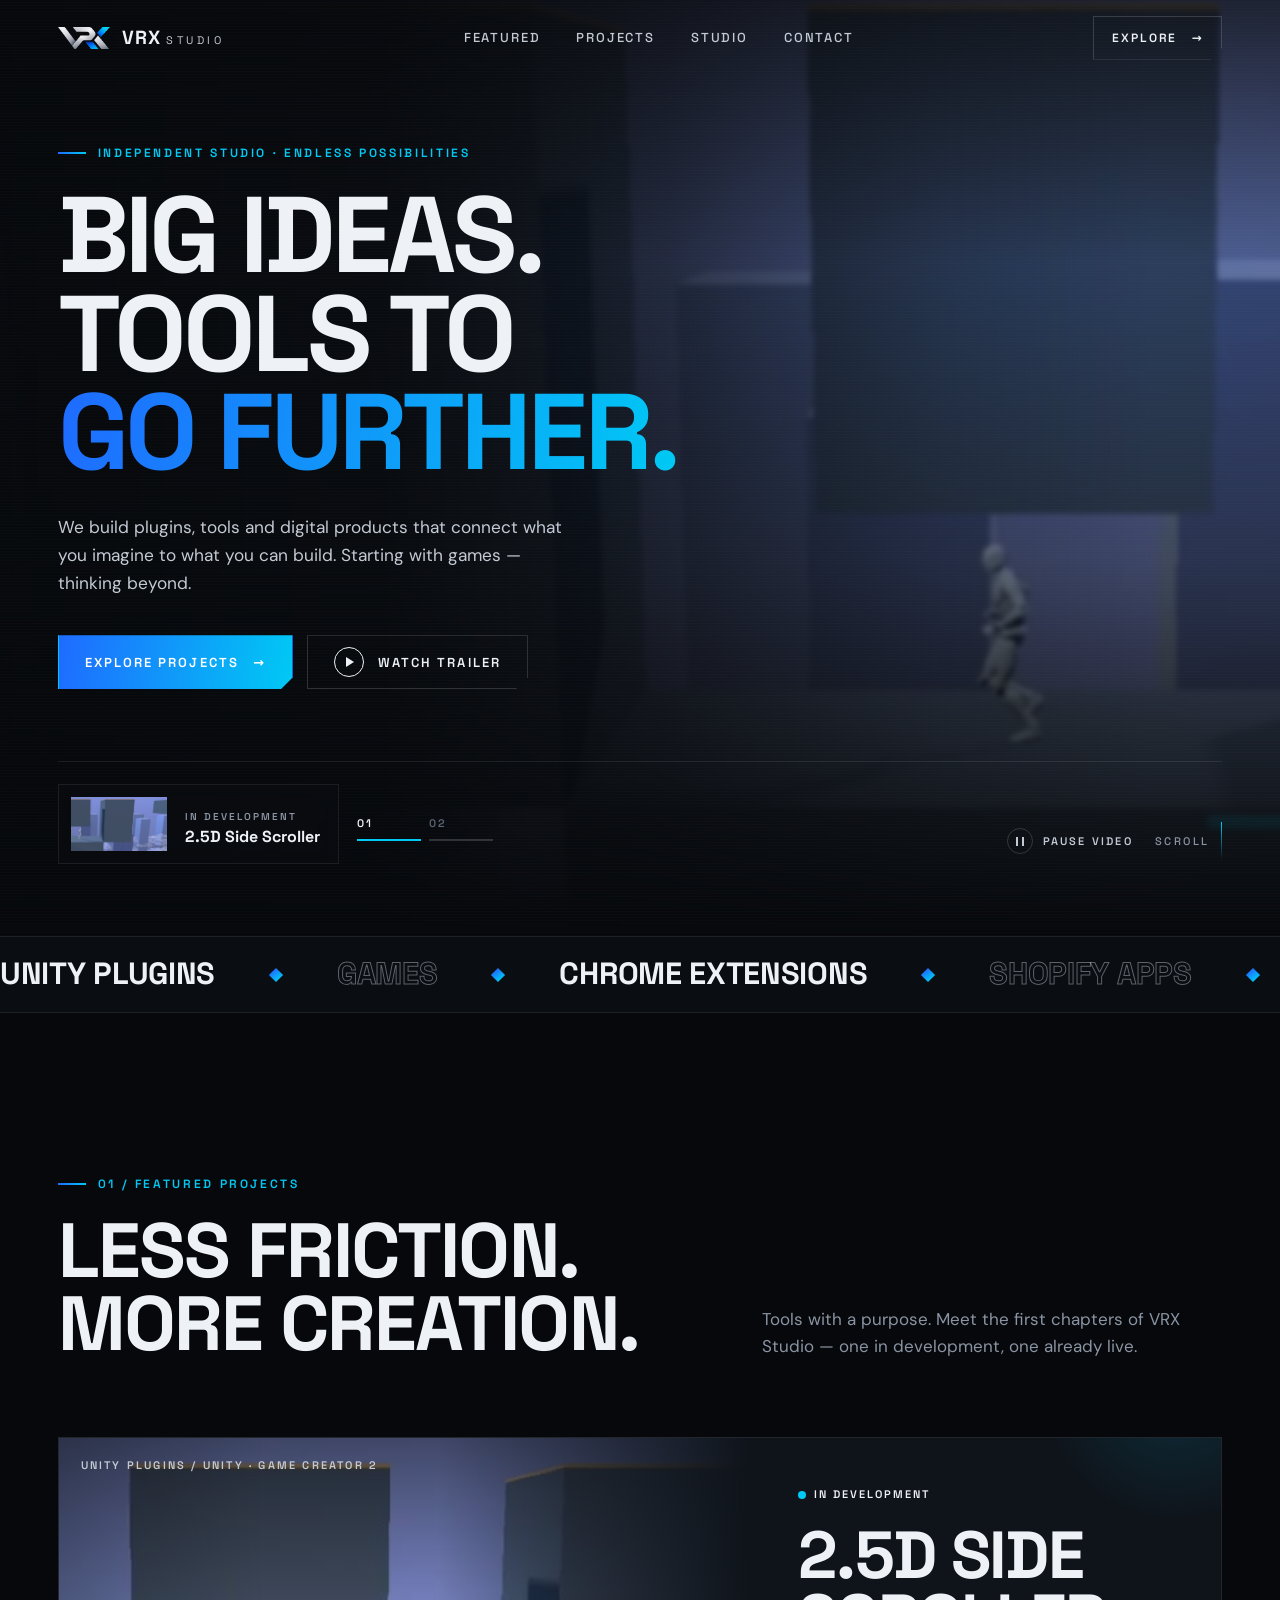
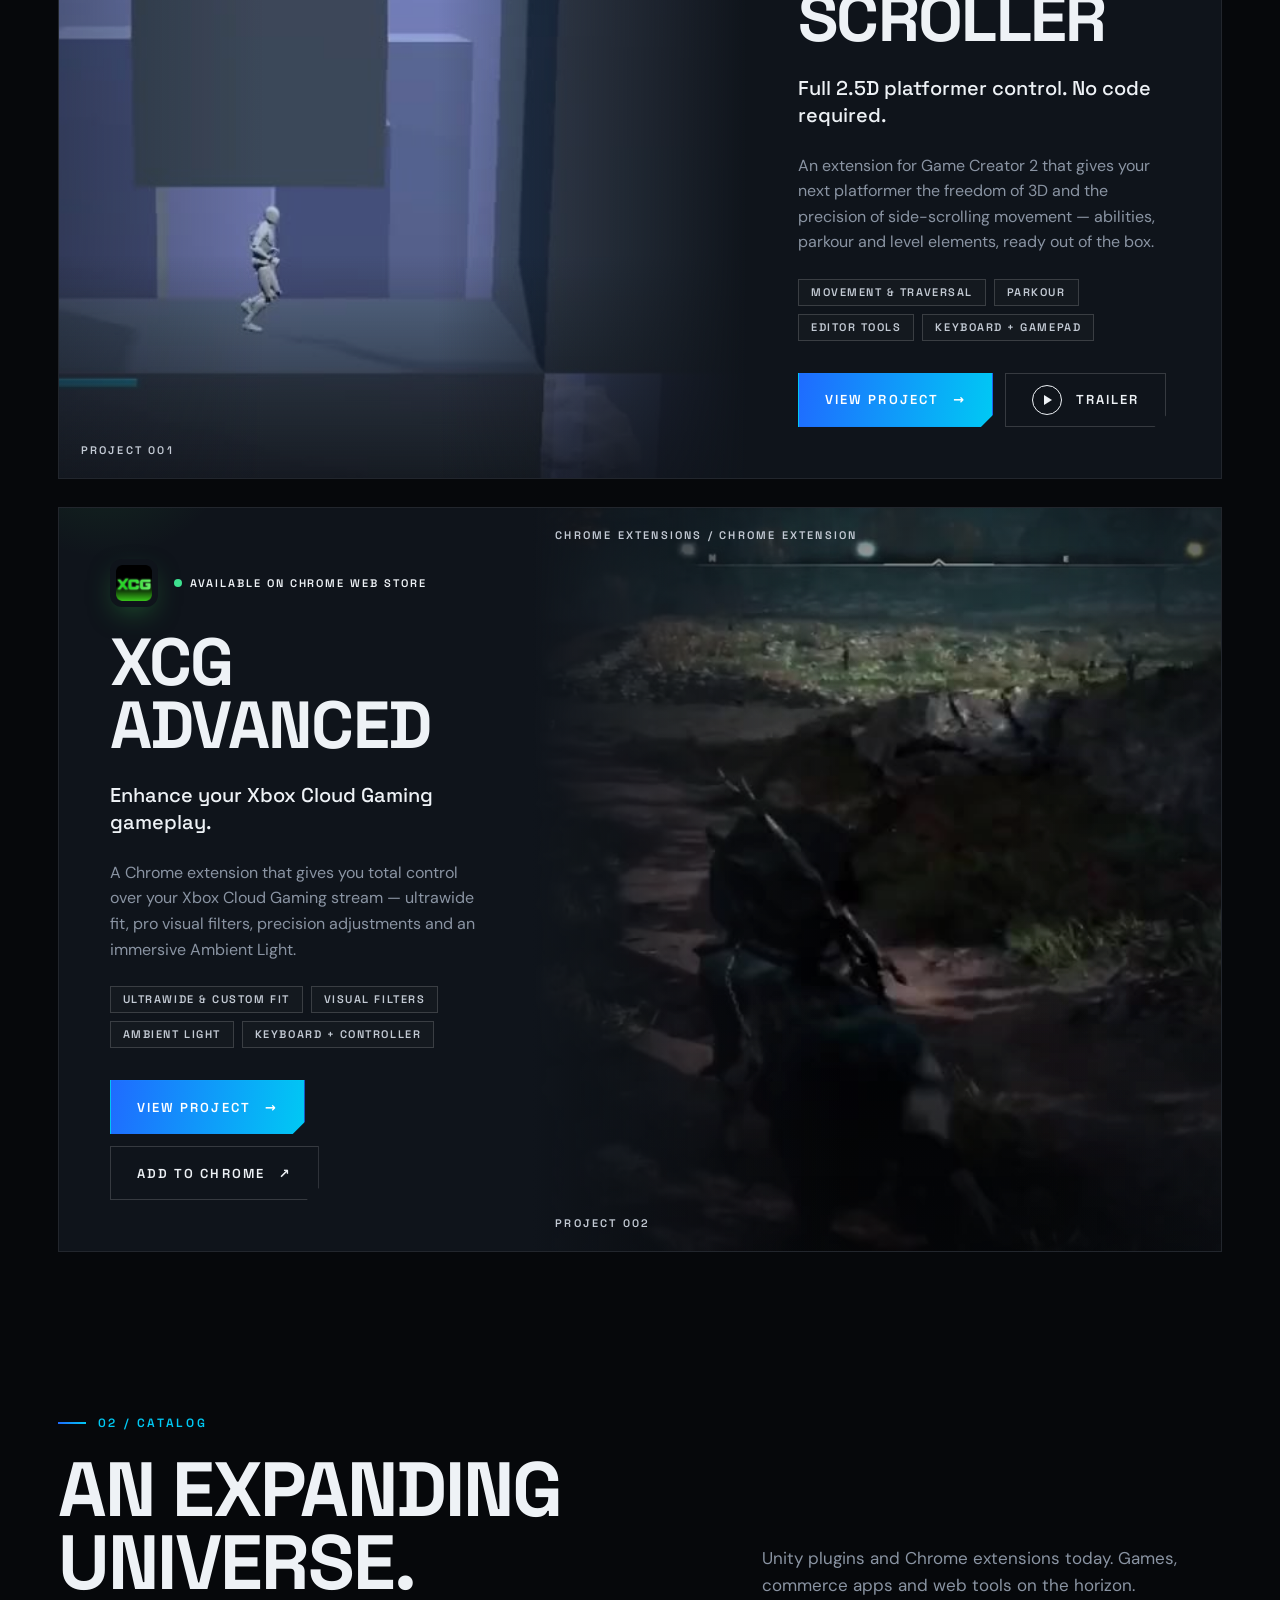
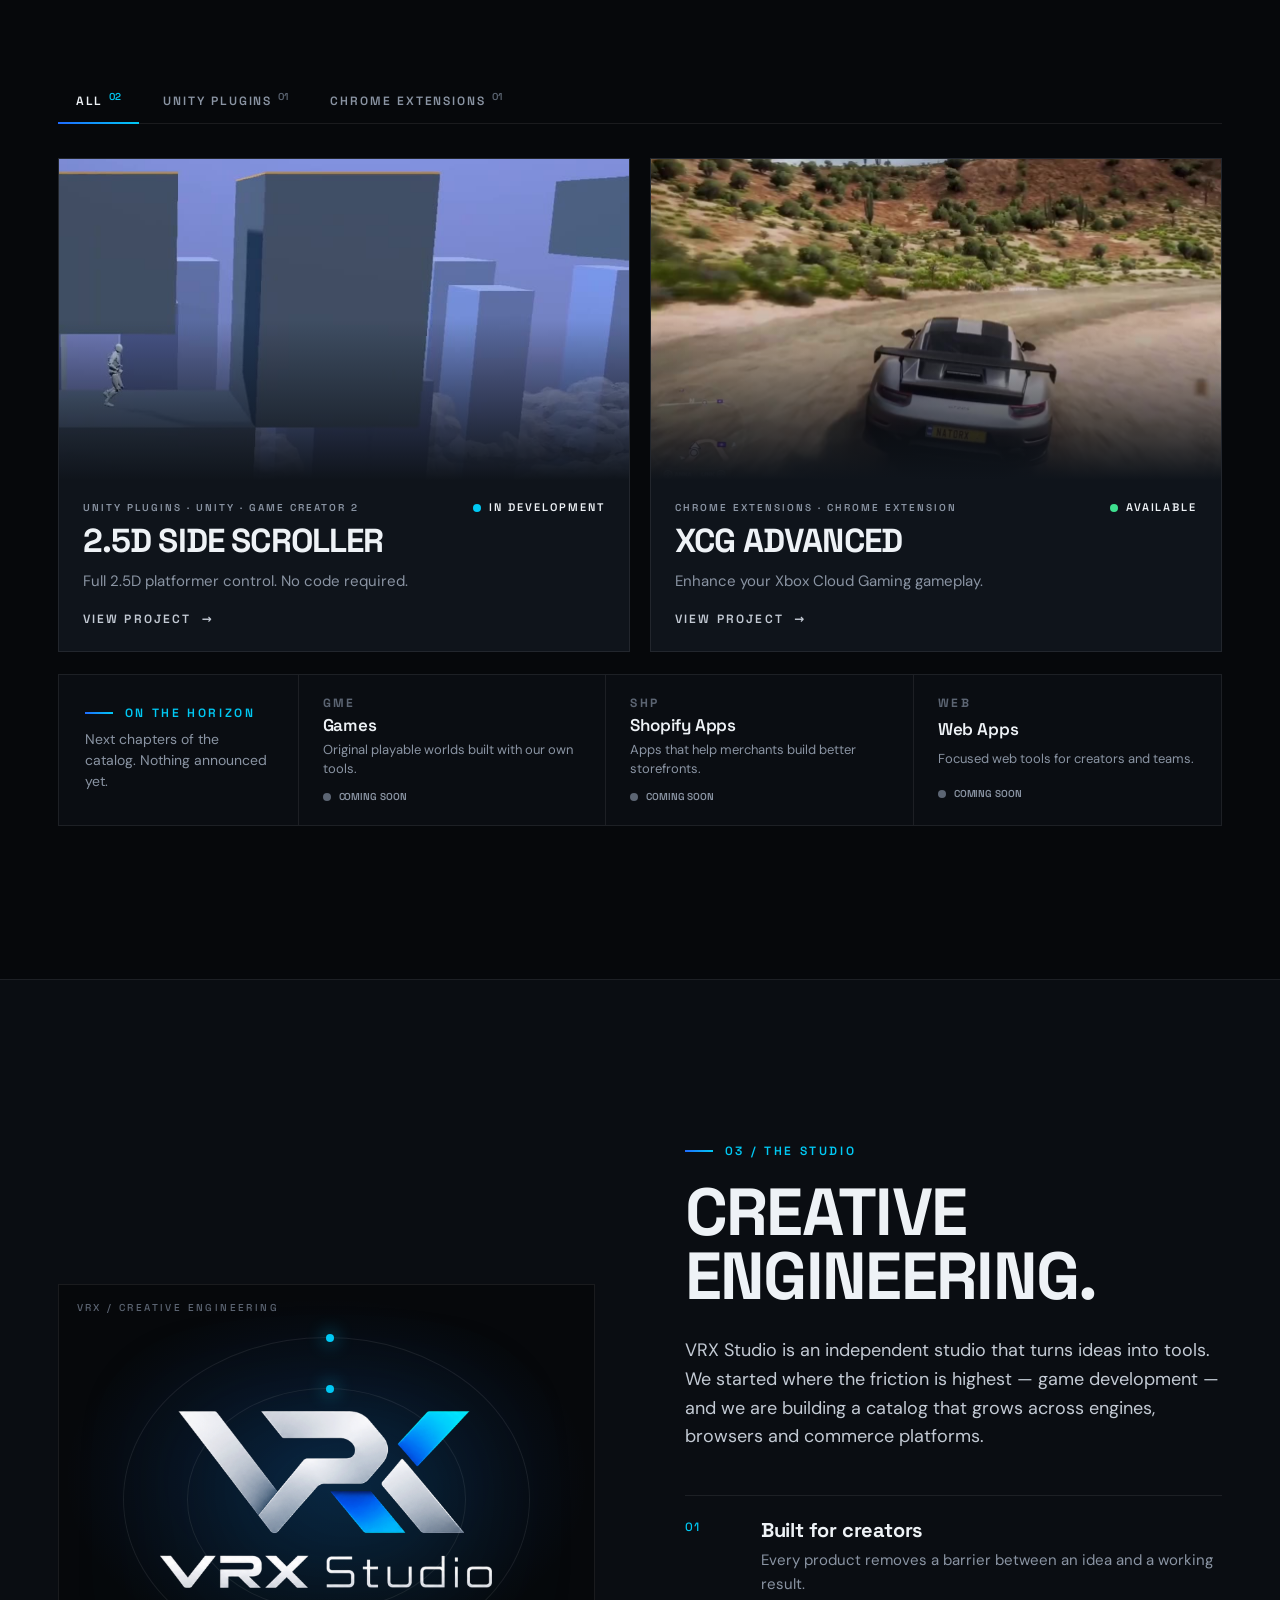
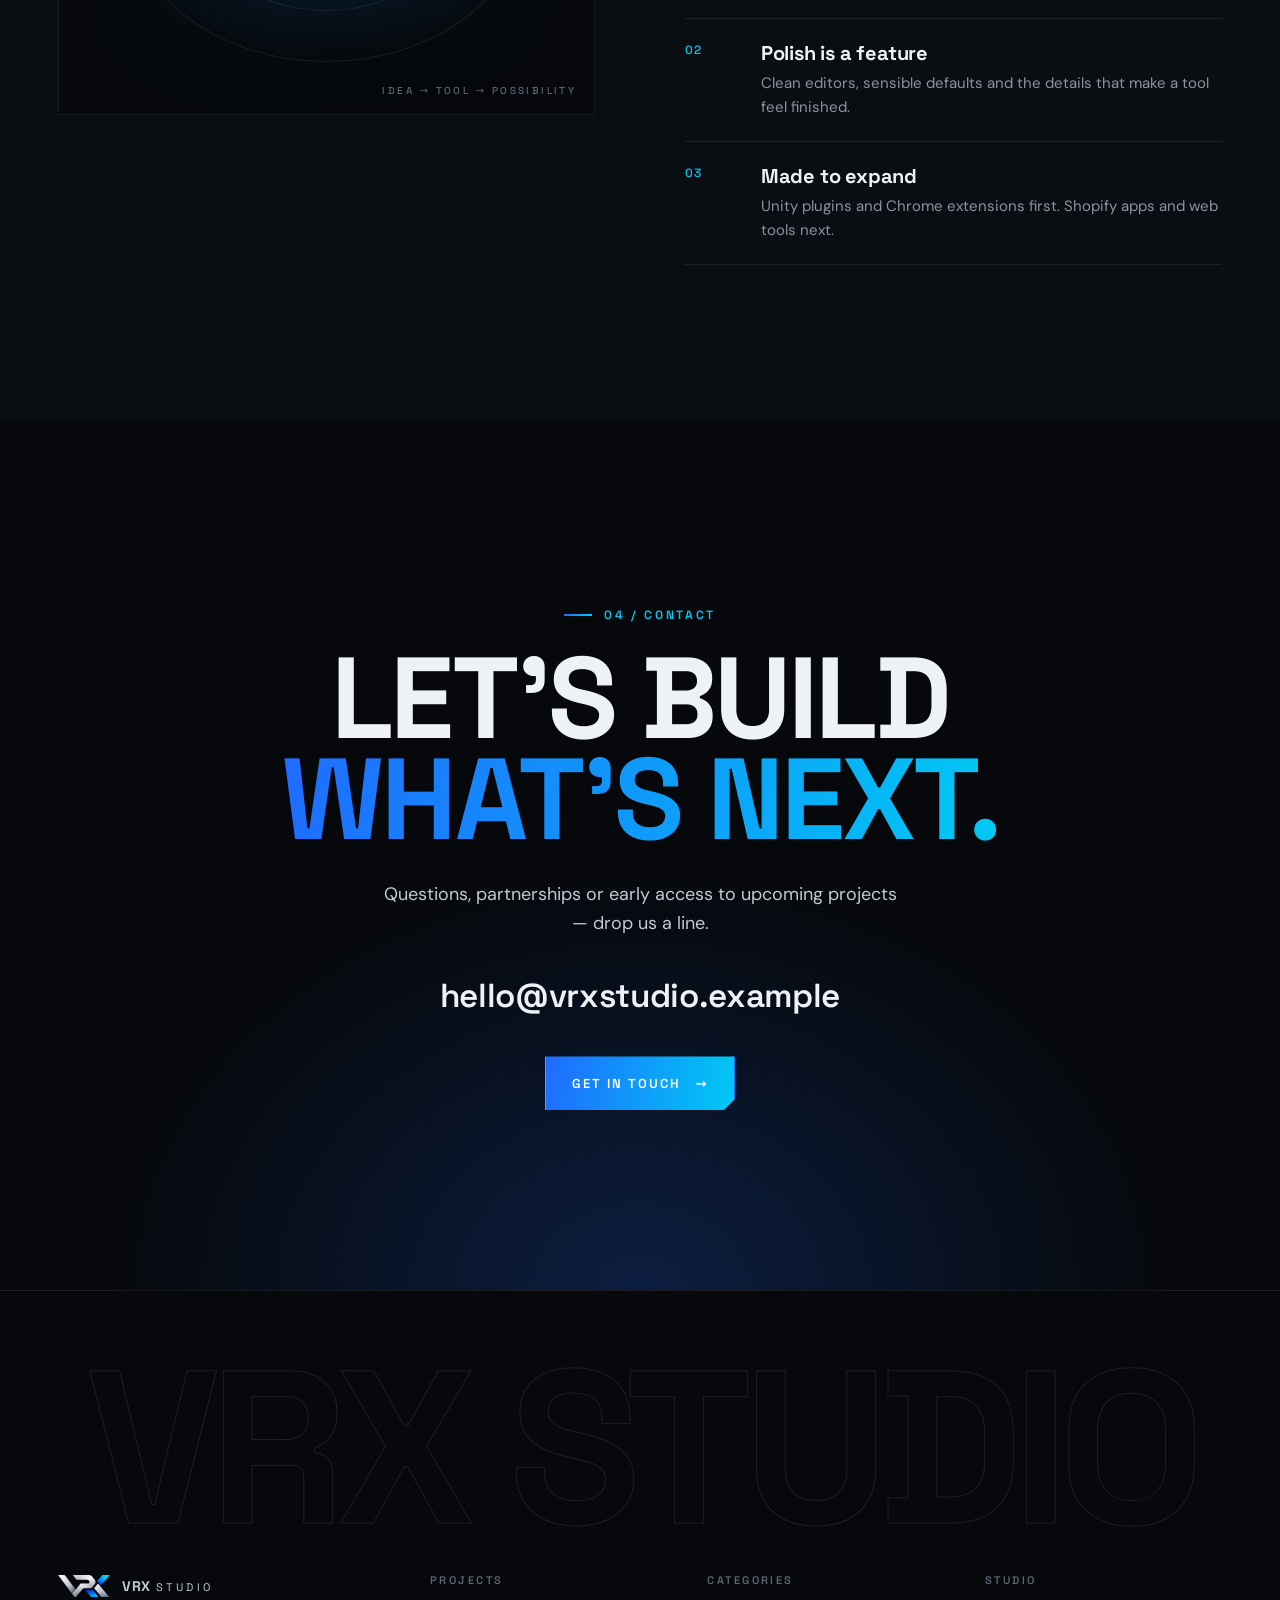
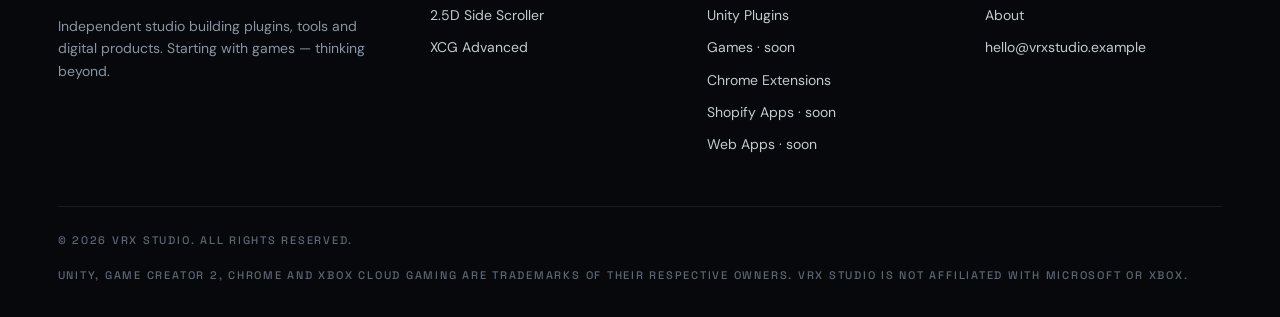
==== index.html @ 9786a220 "VRX Studio site" ====
<!doctype html>
<html lang="en">
<head>
<meta charset="utf-8">
<meta name="viewport" content="width=device-width, initial-scale=1, viewport-fit=cover">
<title>VRX Studio — Big ideas. Tools to go further.</title>
<meta name="description" content="VRX Studio is an independent studio building plugins, tools and digital products — from Unity extensions to browser and commerce apps.">
<meta name="theme-color" content="#06080b">
<meta property="og:title" content="VRX Studio">
<meta property="og:description" content="Big ideas. Tools to go further.">
<meta property="og:image" content="assets/media/side-scroller/img/poster-feature-loop.jpg">
<link rel="icon" href="assets/brand/favicon.png" type="image/png">
<link rel="apple-touch-icon" href="assets/brand/apple-touch-icon.png">
<link rel="preload" href="assets/fonts/space-grotesk-latin.woff2" as="font" type="font/woff2" crossorigin>
<link rel="stylesheet" href="css/style.css">
</head>
<body>
<a class="skip" href="#main">Skip to content</a>

<header class="site-header">
  <div class="wrap">
    <a class="brand" href="index.html" aria-label="VRX Studio — home"><img src="assets/brand/vrx-mark.png" alt="" width="53" height="22"><span>VRX <small>STUDIO</small></span></a>
    <nav class="nav" id="site-nav" aria-label="Main">
      <a href="#featured">Featured</a>
      <a href="#projects">Projects</a>
      <a href="#studio">Studio</a>
      <a href="#contact">Contact</a>
    </nav>
    <a class="btn header-cta" href="#projects">Explore <span class="arrow" aria-hidden="true">→</span></a>
    <button class="menu-btn" type="button" aria-label="Menu" aria-expanded="false" aria-controls="site-nav"><span></span><span></span><span></span></button>
  </div>
</header>

<main id="main">
  <!-- HERO: full-bleed video. Video source comes from the featured project in data/projects.js -->
  <section class="hero" id="top" aria-label="Intro">
    <div class="hero-media" data-hero-media>
      <img src="assets/media/side-scroller/img/poster-hero-loop.jpg" alt="">
    </div>
    <div class="wrap hero-inner">
      <div class="eyebrow hero-fade" style="--d:.15s">Independent studio · Endless possibilities</div>
      <h1>
        <span class="line"><span style="--d:.1s">Big ideas.</span></span>
        <span class="line"><span style="--d:.22s">Tools to</span></span>
        <span class="line"><span style="--d:.34s" class="grad-text">go further.</span></span>
      </h1>
      <p class="hero-lede hero-fade" style="--d:.6s">We build plugins, tools and digital products that connect what you imagine to what you can build. Starting with games — thinking beyond.</p>
      <div class="hero-actions hero-fade" style="--d:.75s" data-hero-actions>
        <a class="btn primary" href="#projects">Explore projects <span class="arrow" aria-hidden="true">→</span></a>
      </div>
      <div class="hero-foot hero-fade" style="--d:.95s">
        <div data-now></div>
        <div class="hero-meta">
          <button class="video-toggle" type="button" data-video-toggle hidden><span class="ico" aria-hidden="true"></span><span class="lbl">Pause video</span></button>
          <span class="scroll-cue" aria-hidden="true">Scroll</span>
        </div>
      </div>
    </div>
  </section>

  <div class="marquee" aria-label="Platforms" data-marquee></div>

  <!-- FEATURED PROJECT -->
  <section class="section" id="featured" aria-labelledby="featured-title">
    <div class="wrap">
      <div class="section-head">
        <div class="reveal"><span class="eyebrow">01 / Featured projects</span><h2 id="featured-title">Less friction.<br>More creation.</h2></div>
        <p class="reveal" style="--d:.1s">Tools with a purpose. Meet the first chapters of VRX Studio — one in development, one already live.</p>
      </div>
      <div data-featured></div>
    </div>
  </section>

  <!-- CATALOG -->
  <section class="section" id="projects" aria-labelledby="projects-title" style="padding-top:0">
    <div class="wrap">
      <div class="section-head">
        <div class="reveal"><span class="eyebrow">02 / Catalog</span><h2 id="projects-title">An expanding<br>universe.</h2></div>
        <p class="reveal" style="--d:.1s">Unity plugins and Chrome extensions today. Games, commerce apps and web tools on the horizon.</p>
      </div>
      <div class="filters reveal" role="toolbar" aria-label="Filter projects by category" data-filters></div>
      <div class="grid" data-grid aria-live="polite"></div>
      <div data-horizon></div>
    </div>
  </section>

  <!-- STUDIO -->
  <section class="section studio" id="studio" aria-labelledby="studio-title">
    <div class="wrap studio-grid">
      <div class="studio-logo reveal" aria-hidden="true">
        <span class="ring"></span><span class="ring r2"></span>
        <span class="coord c1">VRX / CREATIVE ENGINEERING</span>
        <span class="coord c2">IDEA → TOOL → POSSIBILITY</span>
        <img src="assets/brand/vrx-logo-full.png" alt="" width="1000" height="531" loading="lazy">
      </div>
      <div class="studio-copy">
        <span class="eyebrow reveal">03 / The studio</span>
        <h2 class="reveal" id="studio-title">Creative<br>engineering.</h2>
        <p class="reveal">VRX Studio is an independent studio that turns ideas into tools. We started where the friction is highest — game development — and we are building a catalog that grows across engines, browsers and commerce platforms.</p>
        <div class="pillars">
          <div class="pillar reveal"><span>01</span><div><h4>Built for creators</h4><p>Every product removes a barrier between an idea and a working result.</p></div></div>
          <div class="pillar reveal"><span>02</span><div><h4>Polish is a feature</h4><p>Clean editors, sensible defaults and the details that make a tool feel finished.</p></div></div>
          <div class="pillar reveal"><span>03</span><div><h4>Made to expand</h4><p>Unity plugins and Chrome extensions first. Shopify apps and web tools next.</p></div></div>
        </div>
      </div>
    </div>
  </section>

  <!-- CONTACT -->
  <section class="contact" id="contact" aria-labelledby="contact-title">
    <div class="wrap">
      <span class="eyebrow reveal">04 / Contact</span>
      <h2 class="reveal" id="contact-title">Let's build<br><span class="grad-text">what's next.</span></h2>
      <p class="reveal">Questions, partnerships or early access to upcoming projects — drop us a line.</p>
      <div class="reveal"><a class="mail-link" data-mail href="#">hello@vrxstudio.example</a></div>
      <div class="reveal"><a class="btn primary" data-mail-btn href="#">Get in touch <span class="arrow" aria-hidden="true">→</span></a></div>
    </div>
  </section>
</main>

<footer class="site-footer" data-footer></footer>

<script src="data/projects.js"></script>
<script src="js/common.js"></script>
<script src="js/home.js"></script>
</body>
</html>
---- css/style.css ----
/* ==========================================================
   VRX Studio — main stylesheet
   Palette: graphite black, silver, electric blue, cyan (from logo)
   ========================================================== */
@font-face{font-family:"Space Grotesk";src:url(../assets/fonts/space-grotesk-latin.woff2) format("woff2");font-weight:300 700;font-display:swap}
@font-face{font-family:"DM Sans";src:url(../assets/fonts/dm-sans-latin.woff2) format("woff2");font-weight:100 1000;font-display:swap}

:root{
  --bg:#06080b; --bg-2:#0a0d12; --panel:#0f141b; --panel-2:#141a23;
  --line:rgba(255,255,255,.08); --line-2:rgba(255,255,255,.16);
  --text:#eef2f6; --silver:#c3cad4; --muted:#8a94a3; --dim:#5c6573;
  --blue:#1f6bff; --blue-2:#087bfa; --cyan:#00c9f4;
  --grad:linear-gradient(100deg,var(--blue) 0%,var(--cyan) 100%);
  --display:"Space Grotesk",system-ui,-apple-system,"Segoe UI",sans-serif;
  --body:"DM Sans",system-ui,-apple-system,"Segoe UI",sans-serif;
  --wrap:1440px; --gutter:clamp(20px,4.5vw,72px);
  --ease:cubic-bezier(.2,.7,.1,1); --header-h:76px; --radius:4px;
}
*,*::before,*::after{box-sizing:border-box}
html{scroll-behavior:smooth;scroll-padding-top:calc(var(--header-h) + 12px);-webkit-text-size-adjust:100%}
body{margin:0;background:var(--bg);color:var(--text);font:400 16px/1.6 var(--body);-webkit-font-smoothing:antialiased;overflow-x:hidden}
img,video{display:block;max-width:100%}
a{color:inherit;text-decoration:none}
button{font:inherit;color:inherit;background:none;border:0;cursor:pointer;padding:0}
:focus-visible{outline:2px solid var(--cyan);outline-offset:4px;border-radius:2px}
::selection{background:var(--cyan);color:#000}
h1,h2,h3,h4{font-family:var(--display);font-weight:700;letter-spacing:-.025em;line-height:.95;margin:0}
p{margin:0}
.wrap{width:100%;max-width:var(--wrap);margin:0 auto;padding:0 var(--gutter)}
[hidden]{display:none!important}
.sr-only{position:absolute!important;width:1px;height:1px;overflow:hidden;clip:rect(0 0 0 0);white-space:nowrap}
.skip{position:fixed;left:16px;top:-60px;z-index:100;background:var(--cyan);color:#000;padding:10px 16px;font-weight:700}
.skip:focus{top:16px}

/* ---------- utilities ---------- */
.eyebrow{display:inline-flex;align-items:center;gap:12px;font:600 12px/1 var(--display);letter-spacing:.22em;text-transform:uppercase;color:var(--cyan)}
.eyebrow::before{content:"";width:28px;height:2px;background:var(--grad)}
.eyebrow.plain::before{display:none}
.muted{color:var(--muted)}
.grad-text{background:var(--grad);-webkit-background-clip:text;background-clip:text;color:transparent}
.chip{display:inline-flex;align-items:center;gap:8px;padding:7px 12px;border:1px solid var(--line-2);font:600 11px/1 var(--display);letter-spacing:.14em;text-transform:uppercase;color:var(--silver);background:rgba(255,255,255,.02)}
.status{display:inline-flex;align-items:center;gap:8px;font:600 11px/1 var(--display);letter-spacing:.18em;text-transform:uppercase;color:var(--text)}
.status i{width:8px;height:8px;border-radius:50%;background:var(--cyan);box-shadow:0 0 0 0 rgba(0,201,244,.6);animation:pulse 2s infinite}
.status[data-status="released"] i{background:#3ee08f}
.status[data-status="concept"] i{background:var(--dim);animation:none}
@keyframes pulse{70%{box-shadow:0 0 0 10px rgba(0,201,244,0)}100%{box-shadow:0 0 0 0 rgba(0,201,244,0)}}

/* ---------- buttons ---------- */
.btn{position:relative;display:inline-flex;align-items:center;gap:14px;height:54px;padding:0 26px;font:600 13px/1 var(--display);letter-spacing:.16em;text-transform:uppercase;border:1px solid var(--line-2);color:var(--text);overflow:hidden;isolation:isolate;transition:color .35s var(--ease),border-color .35s var(--ease),transform .35s var(--ease);clip-path:polygon(0 0,100% 0,100% calc(100% - 12px),calc(100% - 12px) 100%,0 100%)}
.btn::before{content:"";position:absolute;inset:0;z-index:-1;background:var(--text);transform:scaleX(0);transform-origin:right;transition:transform .45s var(--ease)}
.btn:hover::before,.btn:focus-visible::before{transform:scaleX(1);transform-origin:left}
.btn:hover,.btn:focus-visible{color:#05070a;border-color:var(--text)}
.btn .arrow{transition:transform .35s var(--ease)}
.btn:hover .arrow{transform:translateX(4px)}
.btn.primary{background:var(--grad);border-color:transparent;color:#fff}
.btn.primary::before{background:#fff}
.btn.primary:hover{color:#05070a}
.btn[aria-disabled="true"]{opacity:.55;cursor:not-allowed}
.btn[aria-disabled="true"]::before{display:none}
.btn[aria-disabled="true"]:hover{color:var(--text);border-color:var(--line-2)}
.btn.primary[aria-disabled="true"]:hover{color:#fff;border-color:transparent}
.btn .soon{font-size:10px;letter-spacing:.14em;padding:4px 6px;border:1px solid currentColor;opacity:.8}
.play-ico{width:30px;height:30px;border-radius:50%;display:grid;place-items:center;border:1px solid currentColor}
.play-ico::after{content:"";border-left:8px solid currentColor;border-top:5px solid transparent;border-bottom:5px solid transparent;margin-left:2px}
.link-arrow{display:inline-flex;align-items:center;gap:10px;font:600 12px/1 var(--display);letter-spacing:.18em;text-transform:uppercase;color:var(--silver);transition:color .3s,gap .3s var(--ease)}
.link-arrow:hover{color:var(--cyan);gap:16px}

/* ---------- header ---------- */
.site-header{position:fixed;inset:0 0 auto;z-index:50;height:var(--header-h);transition:background .4s,border-color .4s,transform .4s var(--ease);border-bottom:1px solid transparent}
.site-header.scrolled{background:rgba(6,8,11,.82);backdrop-filter:blur(14px) saturate(1.3);-webkit-backdrop-filter:blur(14px) saturate(1.3);border-color:var(--line)}
.site-header.hide{transform:translateY(-100%)}
.site-header .wrap{height:100%;display:flex;align-items:center;justify-content:space-between;gap:24px}
.brand{display:flex;align-items:center;gap:12px;font:700 19px/1 var(--display);letter-spacing:.04em}
.brand img{height:22px;width:auto}
.brand small{font-weight:400;font-size:11px;letter-spacing:.32em;color:var(--silver)}
.nav{display:flex;align-items:center;gap:36px}
.nav a{position:relative;font:500 13px/1 var(--display);letter-spacing:.14em;text-transform:uppercase;color:var(--silver);padding:8px 0;transition:color .3s}
.nav a::after{content:"";position:absolute;left:0;right:0;bottom:0;height:2px;background:var(--grad);transform:scaleX(0);transform-origin:left;transition:transform .35s var(--ease)}
.nav a:hover,.nav a[aria-current]{color:var(--text)}
.nav a:hover::after,.nav a[aria-current]::after{transform:scaleX(1)}
.header-cta{height:44px;padding:0 18px;font-size:12px}
.menu-btn{display:none;width:44px;height:44px;position:relative}
.menu-btn span{position:absolute;left:11px;right:11px;height:2px;background:var(--text);transition:transform .35s var(--ease),opacity .2s}
.menu-btn span:nth-child(1){top:16px}.menu-btn span:nth-child(2){top:22px}.menu-btn span:nth-child(3){top:28px}
.menu-open .menu-btn span:nth-child(1){transform:translateY(6px) rotate(45deg)}
.menu-open .menu-btn span:nth-child(2){opacity:0}
.menu-open .menu-btn span:nth-child(3){transform:translateY(-6px) rotate(-45deg)}

/* ---------- hero ---------- */
.hero{position:relative;min-height:100vh;min-height:100svh;display:flex;align-items:flex-end;overflow:hidden;isolation:isolate}
.hero-media{position:absolute;inset:0;z-index:-2}
.hero-media video,.hero-media img{width:100%;height:100%;object-fit:cover;object-position:var(--focus,100% 50%);transform:scale(1.08);filter:blur(2.5px) saturate(.85) brightness(.82)}
.hero::before{content:"";position:absolute;inset:0;z-index:-1;background:
  linear-gradient(180deg,rgba(6,8,11,.75) 0%,rgba(6,8,11,.15) 28%,rgba(6,8,11,.35) 60%,var(--bg) 100%),
  linear-gradient(90deg,rgba(6,8,11,.98) 0%,rgba(6,8,11,.92) 30%,rgba(6,8,11,.62) 52%,rgba(6,8,11,.18) 74%,rgba(6,8,11,0) 90%),
  radial-gradient(120% 80% at 80% 30%,rgba(31,107,255,.18),transparent 60%)}
.hero::after{content:"";position:absolute;inset:0;z-index:-1;pointer-events:none;opacity:.35;background:repeating-linear-gradient(0deg,rgba(255,255,255,.035) 0 1px,transparent 1px 3px)}
.hero-inner{width:100%;padding-top:calc(var(--header-h) + 60px);padding-bottom:clamp(48px,8vh,110px)}
.hero h1{font-size:clamp(48px,8.4vw,136px);text-transform:uppercase;letter-spacing:-.035em;line-height:.88;margin:26px 0 30px;max-width:13ch}
.hero h1 .line{display:block;overflow:hidden;padding-bottom:.04em}
.hero h1 .line>span{display:inline-block}
.hero-lede{max-width:520px;font-size:clamp(16px,1.35vw,19px);color:var(--silver)}
.hero-actions{display:flex;flex-wrap:wrap;gap:14px;margin-top:38px}
.hero-foot{display:flex;justify-content:space-between;align-items:flex-end;gap:24px;margin-top:clamp(40px,8vh,90px);padding-top:22px;border-top:1px solid var(--line)}
.now-card{display:flex;align-items:center;gap:18px;padding:12px 18px 12px 12px;background:rgba(10,13,18,.6);border:1px solid var(--line);backdrop-filter:blur(8px);-webkit-backdrop-filter:blur(8px);transition:border-color .3s,transform .4s var(--ease)}
.now-card:hover{border-color:var(--cyan);transform:translateY(-3px)}
.now-card img{width:96px;height:54px;object-fit:cover}
.now-card b{display:block;font:700 16px/1.2 var(--display)}
.now-card small{font:600 10px/1 var(--display);letter-spacing:.2em;color:var(--muted);text-transform:uppercase}
.hero-meta{display:flex;align-items:center;gap:22px;font:500 11px/1 var(--display);letter-spacing:.22em;color:var(--muted);text-transform:uppercase}
.video-toggle{display:inline-flex;align-items:center;gap:10px;font:600 11px/1 var(--display);letter-spacing:.2em;text-transform:uppercase;color:var(--silver);padding:10px 0}
.video-toggle .ico{width:26px;height:26px;border:1px solid var(--line-2);border-radius:50%;display:grid;place-items:center}
.video-toggle .ico::before{content:"";width:8px;height:9px;border-left:2px solid currentColor;border-right:2px solid currentColor}
.video-toggle[aria-pressed="true"] .ico::before{width:0;height:0;border-right:0;border-left:7px solid currentColor;border-top:5px solid transparent;border-bottom:5px solid transparent;margin-left:2px}
.scroll-cue{display:flex;align-items:center;gap:12px}
.scroll-cue::after{content:"";width:1px;height:38px;background:linear-gradient(var(--cyan),transparent);animation:cue 2.2s var(--ease) infinite}
@keyframes cue{0%{transform:scaleY(0);transform-origin:top}50%{transform:scaleY(1);transform-origin:top}51%{transform-origin:bottom}100%{transform:scaleY(0);transform-origin:bottom}}

/* ---------- marquee ---------- */
.marquee{border-block:1px solid var(--line);overflow:hidden;background:var(--bg-2);padding:22px 0}
.marquee-track{display:flex;gap:56px;width:max-content;animation:marquee 38s linear infinite}
.marquee:hover .marquee-track{animation-play-state:paused}
.marquee span{display:inline-flex;align-items:center;gap:56px;font:700 clamp(20px,2.4vw,34px)/1 var(--display);text-transform:uppercase;letter-spacing:-.01em;color:transparent;-webkit-text-stroke:1px rgba(195,202,212,.45);white-space:nowrap}
.marquee span.on{color:var(--text);-webkit-text-stroke:0}
.marquee span::after{content:"";width:10px;height:10px;background:var(--grad);transform:rotate(45deg)}
@keyframes marquee{to{transform:translateX(-50%)}}

/* ---------- sections ---------- */
.section{padding:clamp(80px,12vw,170px) 0;position:relative}
.section-head{display:grid;grid-template-columns:1.2fr 1fr;gap:40px;align-items:end;margin-bottom:clamp(40px,6vw,80px)}
.section-head h2{font-size:clamp(40px,6vw,92px);text-transform:uppercase;margin-top:22px}
.section-head p{color:var(--muted);max-width:460px;justify-self:end;font-size:17px}
.index-num{font:500 12px/1 var(--display);letter-spacing:.2em;color:var(--dim)}

/* ---------- featured ---------- */
.featured{position:relative;display:grid;grid-template-columns:1.45fr 1fr;min-height:620px;border:1px solid var(--line);background:var(--panel);overflow:hidden}
.featured-media{position:relative;overflow:hidden;background:#000}
.featured-media video,.featured-media img{width:100%;height:100%;object-fit:cover;object-position:0 50%;filter:saturate(.9) brightness(.92);transition:transform 1.2s var(--ease)}
.featured:hover .featured-media video,.featured:hover .featured-media img{transform:scale(1.04)}
.featured-media::after{content:"";position:absolute;inset:0;background:linear-gradient(90deg,rgba(15,20,27,.35) 0%,transparent 30%,transparent 55%,var(--panel) 100%),linear-gradient(0deg,rgba(6,8,11,.7),transparent 35%),linear-gradient(180deg,rgba(6,8,11,.5),transparent 25%)}
.featured-media .corner{position:absolute;z-index:2;font:600 11px/1 var(--display);letter-spacing:.2em;text-transform:uppercase;color:var(--silver)}
.corner.tl{top:22px;left:22px}.corner.bl{bottom:22px;left:22px}
.featured-body{position:relative;padding:clamp(32px,4vw,64px);display:flex;flex-direction:column;justify-content:center;gap:24px}
.featured-body h3{font-size:clamp(44px,5.2vw,84px);text-transform:uppercase}
.featured-body .tagline{font:500 20px/1.35 var(--display);color:var(--text)}
.featured-body p{color:var(--muted)}
.tags{display:flex;flex-wrap:wrap;gap:8px}
.featured-body .btn{align-self:flex-start;margin-top:8px}
.featured .glow{position:absolute;right:-20%;top:-30%;width:60%;aspect-ratio:1;background:radial-gradient(circle,rgba(0,201,244,.14),transparent 65%);pointer-events:none}

/* ---------- catalog ---------- */
.filters{display:flex;flex-wrap:wrap;gap:6px;margin-bottom:34px;border-bottom:1px solid var(--line)}
.filter{position:relative;padding:16px 18px;font:600 12px/1 var(--display);letter-spacing:.16em;text-transform:uppercase;color:var(--muted);transition:color .3s}
.filter sup{font-size:10px;margin-left:6px;color:var(--dim);letter-spacing:0}
.filter::after{content:"";position:absolute;left:0;right:0;bottom:-1px;height:2px;background:var(--grad);transform:scaleX(0);transition:transform .4s var(--ease)}
.filter:hover{color:var(--text)}
.filter[aria-pressed="true"]{color:var(--text)}
.filter[aria-pressed="true"]::after{transform:scaleX(1)}
.filter[aria-pressed="true"] sup{color:var(--cyan)}
.grid{display:grid;grid-template-columns:repeat(3,1fr);gap:20px}
.card{position:relative;display:flex;flex-direction:column;background:var(--panel);border:1px solid var(--line);overflow:hidden;transition:transform .5s var(--ease),border-color .4s,box-shadow .5s;isolation:isolate}
.card:hover{transform:translateY(-6px);border-color:rgba(0,201,244,.5);box-shadow:0 30px 60px -30px rgba(0,201,244,.35)}
.card-media{position:relative;aspect-ratio:16/10;overflow:hidden;background:#000}
.card-media img,.card-media video{position:absolute;inset:0;width:100%;height:100%;object-fit:cover;transition:transform .9s var(--ease),opacity .5s}
.card-media video{opacity:0}
.card:hover .card-media video.ready{opacity:1}
.card:hover .card-media img{transform:scale(1.06)}
.card-media::after{content:"";position:absolute;inset:0;background:linear-gradient(0deg,var(--panel),transparent 50%)}
.card-body{padding:22px 24px 26px;display:flex;flex-direction:column;gap:12px;flex:1}
.card-top{display:flex;justify-content:space-between;align-items:center;gap:12px;font:600 10px/1 var(--display);letter-spacing:.2em;text-transform:uppercase;color:var(--muted)}
.card h3{font-size:30px;text-transform:uppercase}
.card p{color:var(--muted);font-size:15px}
.card .link-arrow{margin-top:auto;padding-top:8px}
.card a.cover-link::after{content:"";position:absolute;inset:0;z-index:1}
.grid.single{grid-template-columns:1fr}
.grid.single .card{flex-direction:row;min-height:420px}
.grid.single .card-media{flex:1.5;aspect-ratio:auto}
.grid.single .card-media::after{background:linear-gradient(90deg,transparent 55%,var(--panel))}
.grid.single .card-body{flex:1;padding:clamp(28px,3.5vw,52px);justify-content:center;gap:16px}
.grid.single .card h3{font-size:clamp(34px,3.6vw,56px)}
.grid.single .card p{font-size:17px;max-width:440px}
.grid.single .card .link-arrow{margin-top:12px}
.grid.single .card:hover{transform:translateY(-4px)}
.horizon{margin-top:22px;display:grid;grid-template-columns:240px 1fr;gap:0;border:1px solid var(--line);background:var(--bg-2)}
.horizon-head{padding:24px 26px;border-right:1px solid var(--line);display:flex;flex-direction:column;justify-content:center;gap:10px}
.horizon-head p{color:var(--muted);font-size:14px;line-height:1.5}
.horizon-list{list-style:none;margin:0;padding:0;display:grid;grid-template-columns:repeat(auto-fit,minmax(170px,1fr))}
.horizon-list li{position:relative;padding:22px 24px;border-right:1px solid var(--line);display:grid;gap:6px;transition:background .4s}
.horizon-list li:last-child{border-right:0}
.horizon-list li:hover{background:var(--panel)}
.horizon-list b{font:700 12px/1 var(--display);letter-spacing:.2em;color:var(--dim)}
.horizon-list li:hover b{color:var(--cyan)}
.horizon-list span{font:600 17px/1.2 var(--display);letter-spacing:-.01em}
.horizon-list small{font-size:13px;color:var(--muted);line-height:1.45}
.horizon-list .status{margin-top:6px;font-size:10px;color:var(--muted)}
.card.soon{border-style:dashed;background:repeating-linear-gradient(135deg,rgba(255,255,255,.015) 0 12px,transparent 12px 24px),var(--bg-2)}
.card.soon:hover{transform:none;box-shadow:none;border-color:var(--line-2)}
.soon-art{aspect-ratio:16/10;display:grid;place-items:center;position:relative;overflow:hidden;border-bottom:1px dashed var(--line)}
.soon-art b{font:700 clamp(60px,7vw,110px)/1 var(--display);color:transparent;-webkit-text-stroke:1px rgba(195,202,212,.22);letter-spacing:-.03em}
.soon-art::before{content:"";position:absolute;inset:0;background:radial-gradient(60% 60% at 50% 50%,rgba(31,107,255,.12),transparent 70%)}
.empty{grid-column:1/-1;padding:70px 30px;text-align:center;border:1px dashed var(--line-2)}
.empty h3{font-size:32px;text-transform:uppercase;margin:16px 0 10px}
.empty p{color:var(--muted)}

/* ---------- studio ---------- */
.studio{background:var(--bg-2);border-top:1px solid var(--line);overflow:hidden}
.studio-grid{display:grid;grid-template-columns:1fr 1fr;gap:clamp(40px,7vw,120px);align-items:center}
.studio-logo{position:relative;aspect-ratio:1.25;display:grid;grid-template:100%/100%;justify-items:center;place-items:center;border:1px solid var(--line);background:radial-gradient(70% 60% at 50% 45%,rgba(31,107,255,.16),transparent 70%),var(--bg)}
.studio-logo img{width:62%;height:auto;filter:drop-shadow(0 20px 60px rgba(0,201,244,.25))}
.studio-logo .ring{position:absolute;inset:12%;border:1px solid var(--line);border-radius:50%;animation:spin 40s linear infinite}
.studio-logo .ring::before{content:"";position:absolute;top:-4px;left:50%;width:8px;height:8px;background:var(--cyan);border-radius:50%;box-shadow:0 0 18px var(--cyan)}
.studio-logo .ring.r2{inset:24%;animation-duration:26s;animation-direction:reverse}
.studio-logo .coord{position:absolute;font:500 10px/1 var(--display);letter-spacing:.24em;color:var(--dim)}
.coord.c1{top:18px;left:18px}.coord.c2{bottom:18px;right:18px}
@keyframes spin{to{transform:rotate(360deg)}}
.studio-copy h2{font-size:clamp(40px,5.2vw,80px);text-transform:uppercase;margin:22px 0 28px}
.studio-copy>p{color:var(--silver);font-size:18px;max-width:560px}
.pillars{display:grid;gap:0;margin-top:44px;border-top:1px solid var(--line)}
.pillar{display:grid;grid-template-columns:60px 1fr;gap:16px;padding:22px 0;border-bottom:1px solid var(--line);transition:padding .4s var(--ease)}
.pillar:hover{padding-left:10px}
.pillar span{font:500 12px/1.6 var(--display);color:var(--cyan);letter-spacing:.14em}
.pillar h4{font-size:20px;letter-spacing:-.01em;margin-bottom:6px;line-height:1.2}
.pillar p{color:var(--muted);font-size:15px}

/* ---------- contact ---------- */
.contact{position:relative;overflow:hidden;text-align:center;padding:clamp(100px,14vw,200px) 0}
.contact::before{content:"";position:absolute;inset:0;background:radial-gradient(60% 70% at 50% 100%,rgba(31,107,255,.22),transparent 70%)}
.contact .wrap{position:relative}
.contact h2{font-size:clamp(48px,9vw,150px);text-transform:uppercase;line-height:.88;margin:24px 0 30px}
.contact p{color:var(--silver);max-width:520px;margin:0 auto 40px;font-size:18px}
.mail-link{display:inline-block;font:600 clamp(20px,2.6vw,36px)/1.1 var(--display);letter-spacing:-.01em;padding-bottom:6px;background:linear-gradient(var(--cyan),var(--cyan)) 0 100%/0 2px no-repeat;transition:background-size .5s var(--ease),color .3s;word-break:break-all}
.mail-link:hover{background-size:100% 2px;color:var(--cyan)}
.contact .btn{margin-top:36px}

/* ---------- footer ---------- */
.site-footer{border-top:1px solid var(--line);padding:60px 0 34px;background:var(--bg)}
.footer-top{display:grid;grid-template-columns:1.4fr 1fr 1fr 1fr;gap:40px;padding-bottom:50px}
.footer-top h4{font:600 11px/1 var(--display);letter-spacing:.22em;text-transform:uppercase;color:var(--dim);margin-bottom:18px}
.footer-top ul{list-style:none;margin:0;padding:0;display:grid;gap:10px}
.footer-top a,.footer-top li{color:var(--silver);font-size:14px;transition:color .3s}
.footer-top a:hover{color:var(--cyan)}
.footer-top .lede{color:var(--muted);font-size:14px;max-width:320px;margin-top:18px}
.footer-bottom{display:flex;justify-content:space-between;gap:20px;flex-wrap:wrap;padding-top:26px;border-top:1px solid var(--line);font:500 11px/1.4 var(--display);letter-spacing:.16em;text-transform:uppercase;color:var(--dim)}
.wordmark-xl{font:700 clamp(60px,17vw,280px)/.8 var(--display);letter-spacing:-.05em;text-transform:uppercase;color:transparent;-webkit-text-stroke:1px rgba(195,202,212,.12);text-align:center;margin:10px 0 40px;user-select:none;white-space:nowrap;overflow:hidden}

/* ==========================================================
   PROJECT PAGE
   ========================================================== */
.p-hero{min-height:100vh;min-height:100svh}
.pp .section{padding:clamp(56px,7vw,112px) 0}
.pp #overview{padding-bottom:clamp(40px,5vw,72px)}
.pp .section-head{margin-bottom:clamp(32px,4.5vw,60px)}
.p-hero h1{font-size:clamp(56px,10vw,170px);max-width:none;margin:22px 0 18px}
.p-hero .tagline{font:500 clamp(18px,2vw,28px)/1.25 var(--display);max-width:640px;color:var(--text)}
.p-hero .hero-lede{margin-top:16px}
.breadcrumb{display:flex;flex-wrap:wrap;gap:8px 10px;align-items:center;font:600 11px/1 var(--display);letter-spacing:.2em;text-transform:uppercase;color:var(--muted)}
.breadcrumb a:hover{color:var(--cyan)}
.breadcrumb>*{white-space:nowrap}
.breadcrumb span[aria-hidden]{color:var(--dim)}
.specs{display:grid;grid-template-columns:repeat(var(--n,5),1fr);border:1px solid var(--line);background:rgba(10,13,18,.6);backdrop-filter:blur(8px);-webkit-backdrop-filter:blur(8px)}
.specs div{padding:18px 22px;border-right:1px solid var(--line)}
.specs div:last-child{border-right:0}
.specs dt{font:600 10px/1 var(--display);letter-spacing:.22em;text-transform:uppercase;color:var(--dim);margin-bottom:8px}
.specs dd{margin:0;font:600 15px/1.3 var(--display)}
.overview{display:grid;grid-template-columns:1fr 1.2fr;gap:clamp(40px,7vw,120px)}
.overview h2{font-size:clamp(36px,4.6vw,72px);text-transform:uppercase;margin-top:22px}
.overview .copy p{color:var(--silver);font-size:18px;margin-bottom:20px}
.overview .copy p:first-child{font-size:21px;color:var(--text)}

.trailer{position:relative;aspect-ratio:16/9;width:100%;background:#000;border:1px solid var(--line);overflow:hidden;isolation:isolate}
.trailer video,.trailer img,.trailer iframe{position:absolute;inset:0;width:100%;height:100%;object-fit:cover;border:0}
.trailer-overlay{position:absolute;inset:0;display:flex;flex-direction:column;align-items:center;justify-content:center;gap:20px;text-align:center;background:radial-gradient(circle,rgba(6,8,11,.35),rgba(6,8,11,.85));z-index:2;padding:20px}
.trailer-overlay h3{font-size:clamp(28px,4vw,56px);text-transform:uppercase}
.trailer-overlay p{color:var(--silver);font-size:15px}
.big-play{width:96px;height:96px;border-radius:50%;display:grid;place-items:center;background:var(--grad);box-shadow:0 0 0 0 rgba(0,201,244,.5);animation:pulse 2.4s infinite;transition:transform .4s var(--ease)}
.big-play:hover{transform:scale(1.08)}
.big-play::after{content:"";border-left:22px solid #fff;border-top:13px solid transparent;border-bottom:13px solid transparent;margin-left:6px}
.trailer .tag-soon{position:absolute;top:18px;left:18px;z-index:3}

.cards-grid{display:grid;grid-template-columns:repeat(4,1fr);gap:16px}
.ability{position:relative;background:var(--panel);border:1px solid var(--line);overflow:hidden;display:flex;flex-direction:column;transition:transform .5s var(--ease),border-color .4s}
.ability:hover,.ability:focus-within{transform:translateY(-6px);border-color:rgba(0,201,244,.5)}
.ability .stretch{position:absolute;inset:0;cursor:zoom-in;z-index:1}
.ability .stretch:focus-visible{outline-offset:-4px}
.ability .img{aspect-ratio:408/186;overflow:hidden;background:radial-gradient(70% 80% at 50% 62%,rgba(31,107,255,.22),transparent 72%),linear-gradient(180deg,#0d1219,#111823);border-bottom:1px solid var(--line)}
.ability img{width:100%;height:100%;object-fit:contain;padding:4% 6% 2%;transition:transform .8s var(--ease)}
.ability:hover img{transform:scale(1.06)}
.ability .body{padding:18px 20px 22px;display:grid;gap:8px}
.ability h3{font-size:24px;text-transform:uppercase}
.ability .meta{font:600 10px/1.3 var(--display);letter-spacing:.18em;text-transform:uppercase;color:var(--cyan)}
.ability p{color:var(--muted);font-size:14px}
.ability:first-child{grid-column:span 2;grid-row:span 2}
.ability:first-child .img{aspect-ratio:auto;flex:1}
.ability:first-child h3{font-size:40px}
.ability:nth-child(6):nth-last-child(2),.ability:nth-child(7):last-child{grid-column:span 2}
.ability:nth-child(6):nth-last-child(2) .img,.ability:nth-child(7):last-child .img{aspect-ratio:auto;height:186px}

.rows{display:grid;gap:clamp(60px,9vw,130px)}
.row{display:grid;grid-template-columns:1.35fr 1fr;gap:clamp(30px,5vw,80px);align-items:center}
.row:nth-child(even){grid-template-columns:1fr 1.35fr}
.row:nth-child(even)>:first-child{order:2}
.row-media{position:relative;aspect-ratio:16/9;background:#000;border:1px solid var(--line);overflow:hidden}
.row-media video,.row-media img{width:100%;height:100%;object-fit:cover}
.row-media.shot{background:#383838;aspect-ratio:auto;max-height:640px;padding:22px;display:flex;align-items:center;justify-content:center}
.row-media.shot img{width:100%;height:auto;max-height:600px;object-fit:contain;cursor:zoom-in;transition:transform .8s var(--ease)}
.row-media.shot:hover img{transform:scale(1.03)}
.row-media .frame-tag{position:absolute;left:14px;top:14px;z-index:2}
.row-media::before,.row-media::after{content:"";position:absolute;width:22px;height:22px;z-index:2;border-color:var(--cyan);border-style:solid;pointer-events:none}
.row-media::before{top:8px;right:8px;border-width:2px 2px 0 0}
.row-media::after{bottom:8px;left:8px;border-width:0 0 2px 2px}
.row-copy .eyebrow{margin-bottom:20px}
.row-copy h3{font-size:clamp(30px,3.4vw,52px);text-transform:uppercase;margin-bottom:20px}
.row-copy p{color:var(--silver);font-size:17px}
.row-copy .tags{margin-top:24px}
.row-num{font:700 13px/1 var(--display);color:var(--dim);letter-spacing:.2em;display:block;margin-bottom:16px}

.tiles{display:grid;grid-template-columns:repeat(3,1fr);gap:1px;background:var(--line);border:1px solid var(--line)}
.tile{display:grid;grid-template-columns:110px 1fr;gap:18px;align-items:center;padding:20px;background:var(--bg);transition:background .4s}
.tile:hover{background:var(--panel-2)}
.tile .img{width:110px;height:78px;overflow:hidden;background:#1d2229}
.tile img{width:100%;height:100%;object-fit:cover;object-position:left center;transform:scale(1.02)}

.tile h3{font-size:19px;letter-spacing:-.01em;line-height:1.2;margin-bottom:6px}
.tile p{color:var(--muted);font-size:14px;line-height:1.45}

.gallery{display:grid;grid-template-columns:repeat(3,1fr);gap:14px}
.g-item{position:relative;overflow:hidden;background:#11151b;border:1px solid var(--line);cursor:zoom-in;padding:0;aspect-ratio:16/9;transition:border-color .4s,transform .5s var(--ease)}
.g-item:hover,.g-item:focus-visible{border-color:rgba(0,201,244,.5);transform:translateY(-4px)}
.g-item img{width:100%;height:100%;object-fit:cover;transition:transform .9s var(--ease),filter .5s;filter:saturate(.85)}
.g-item:hover img{transform:scale(1.06);filter:saturate(1.05)}
.g-item figcaption{position:absolute;left:0;right:0;bottom:0;padding:30px 16px 14px;background:linear-gradient(0deg,rgba(0,0,0,.85),transparent);font:600 11px/1 var(--display);letter-spacing:.18em;text-transform:uppercase;text-align:left;transform:translateY(8px);opacity:0;transition:.4s var(--ease)}
.g-item:hover figcaption,.g-item:focus-visible figcaption{opacity:1;transform:none}

.cta-band{position:relative;overflow:hidden;border:1px solid var(--line);padding:clamp(40px,6vw,90px);display:grid;grid-template-columns:1.3fr 1fr;gap:40px;align-items:center;background:linear-gradient(120deg,rgba(31,107,255,.16),rgba(0,201,244,.04) 50%,transparent),var(--panel)}
.cta-band h2{font-size:clamp(36px,5vw,76px);text-transform:uppercase;margin:20px 0 16px}
.cta-band p{color:var(--silver)}
.cta-actions{display:flex;flex-direction:column;gap:12px;align-items:stretch}
.cta-actions .btn{justify-content:space-between}
.next-project{display:flex;justify-content:space-between;align-items:center;gap:20px;padding:34px 0;border-top:1px solid var(--line)}
.notfound{min-height:80vh;display:grid;place-items:center;text-align:center;padding:140px 20px}
.notfound h1{font-size:clamp(48px,8vw,120px);text-transform:uppercase;margin:20px 0}

/* ---------- lightbox / modal ---------- */
.lightbox{position:fixed;inset:0;z-index:200;display:none;align-items:center;justify-content:center;background:rgba(3,4,6,.94);backdrop-filter:blur(10px);-webkit-backdrop-filter:blur(10px);padding:70px 80px}
.lightbox.open{display:flex;animation:fade .3s var(--ease)}
.lightbox figure{margin:0;max-width:100%;max-height:100%;display:flex;flex-direction:column;align-items:center;gap:16px}
.lightbox img{max-width:min(1500px,100%);max-height:calc(100vh - 170px);object-fit:contain;box-shadow:0 40px 100px rgba(0,0,0,.6)}
.lightbox video,.lightbox iframe{width:min(1400px,100%);aspect-ratio:16/9;max-height:calc(100vh - 170px);background:#000;border:0}
.lightbox figcaption{font:600 12px/1 var(--display);letter-spacing:.18em;text-transform:uppercase;color:var(--silver)}
.lb-btn{position:absolute;width:52px;height:52px;display:grid;place-items:center;border:1px solid var(--line-2);font-size:22px;transition:background .3s,color .3s,border-color .3s}
.lb-btn:hover{background:var(--text);color:#000;border-color:var(--text)}
.lb-btn[hidden]{display:none}
.lb-close{top:18px;right:18px}
.lb-prev{left:16px;top:50%;transform:translateY(-50%)}
.lb-next{right:16px;top:50%;transform:translateY(-50%)}
.lb-count{position:absolute;top:34px;left:24px;font:600 11px/1 var(--display);letter-spacing:.2em;color:var(--muted)}
@keyframes fade{from{opacity:0}}

/* ---------- reveal animations ---------- */
.js .reveal{opacity:0;transform:translateY(40px);transition:opacity 1s var(--ease),transform 1s var(--ease);transition-delay:var(--d,0s)}
.js .reveal.in{opacity:1;transform:none}
.js .hero h1 .line>span{transform:translateY(110%);transition:transform 1.1s var(--ease);transition-delay:var(--d,0s)}
.js .loaded .hero h1 .line>span,.js.loaded .hero h1 .line>span{transform:none}
.js .hero-fade{opacity:0;transform:translateY(20px);transition:opacity 1s var(--ease),transform 1s var(--ease);transition-delay:var(--d,.5s)}
.js.loaded .hero-fade{opacity:1;transform:none}
.js .hero-media video,.js .hero-media img{transition:transform 2.4s var(--ease)}
.js:not(.loaded) .hero-media video,.js:not(.loaded) .hero-media img{transform:scale(1.16)}

/* ---------- responsive ---------- */
@media (max-width:1100px){
  .grid{grid-template-columns:repeat(2,1fr)}
  .featured{grid-template-columns:1fr}
  .featured-media{aspect-ratio:16/9}
  .featured-media::after{background:linear-gradient(0deg,var(--panel),transparent 45%)}
  .cards-grid{grid-template-columns:repeat(2,1fr)}
  .tiles{grid-template-columns:repeat(2,1fr)}
  .footer-top{grid-template-columns:1fr 1fr}
  .specs{grid-template-columns:repeat(3,1fr)}
  .specs div:nth-child(3n){border-right:0}
  .specs div:nth-child(n+4){border-top:1px solid var(--line)}
}
@media (max-width:860px){
  :root{--header-h:64px}
  .nav{position:fixed;inset:var(--header-h) 0 auto;flex-direction:column;align-items:stretch;gap:0;background:rgba(6,8,11,.97);border-bottom:1px solid var(--line);padding:10px var(--gutter) 24px;transform:translateY(-8px);opacity:0;visibility:hidden;transition:.35s var(--ease)}
  .nav a{padding:18px 0;font-size:15px;border-bottom:1px solid var(--line)}
  .nav a::after{display:none}
  .menu-open .nav{opacity:1;visibility:visible;transform:none}
  .menu-open .site-header{background:rgba(6,8,11,.97)}
  .menu-btn{display:block}
  .header-cta{display:none}
  .section-head{grid-template-columns:1fr}
  .section-head p{justify-self:start}
  .studio-grid,.overview,.cta-band{grid-template-columns:1fr}
  .row,.row:nth-child(even){grid-template-columns:1fr}
  .row:nth-child(even)>:first-child{order:0}
  .gallery{grid-template-columns:repeat(2,1fr);gap:10px}
  .horizon{grid-template-columns:1fr}
  .horizon-head{border-right:0;border-bottom:1px solid var(--line)}
  .horizon-list{grid-template-columns:1fr 1fr}
  .horizon-list li{border-bottom:1px solid var(--line)}
  .horizon-list li:nth-child(2n){border-right:0}
  .grid.single .card{flex-direction:column;min-height:0}
  .grid.single .card-media{aspect-ratio:16/10;flex:none}
  .grid.single .card-media::after{background:linear-gradient(0deg,var(--panel),transparent 50%)}
  .g-item figcaption{opacity:1;transform:none}
  .lightbox{padding:70px 12px}
  .lb-prev,.lb-next{top:auto;bottom:16px;transform:none}
}
@media (max-width:620px){
  .grid,.cards-grid,.tiles{grid-template-columns:1fr}
  .ability:first-child,.ability:nth-child(n){grid-column:auto!important;grid-row:auto}
  .ability:nth-child(n) .img{aspect-ratio:408/186!important;height:auto!important}
  .ability:first-child .img{aspect-ratio:408/186}
  .ability:first-child h3{font-size:28px}
  .hero-foot{flex-direction:column;align-items:flex-start}
  .hero-meta .scroll-cue{display:none}
  .hero h1{font-size:clamp(44px,13.5vw,72px)}
  .p-hero h1{font-size:clamp(46px,14vw,80px)}
  .btn{height:50px;padding:0 20px;font-size:12px}
  .hero-actions .btn{flex:1 1 auto;justify-content:center}
  .footer-top{grid-template-columns:1fr}
  .specs{grid-template-columns:1fr 1fr}
  .specs div{border-right:0!important;border-top:1px solid var(--line)}
  .specs div:nth-child(odd){border-right:1px solid var(--line)!important}
  .specs div:nth-child(-n+2){border-top:0}
  .tile{grid-template-columns:90px 1fr}
  .tile .img{width:90px;height:70px}
  .filters{flex-wrap:nowrap;overflow-x:auto;scrollbar-width:none;margin-inline:calc(var(--gutter) * -1);padding-inline:var(--gutter)}
  .filters::-webkit-scrollbar{display:none}
  .filter{white-space:nowrap;padding:16px 12px}
  .featured-body h3{font-size:44px}
  .now-card img{width:72px;height:44px}
  .hero::before{background:linear-gradient(180deg,rgba(6,8,11,.8) 0%,rgba(6,8,11,.55) 40%,rgba(6,8,11,.7) 70%,var(--bg) 100%)}
  .hero-media video,.hero-media img{object-position:var(--focus-m,92% 50%)}
  .hero-dot{width:44px}
  .featured-actions .btn{flex:1 1 auto;justify-content:center}
  .shortcuts thead{display:none}
  .shortcuts tr{display:block;padding:18px 0;border-bottom:1px solid var(--line)}
  .shortcuts th[scope=row],.shortcuts td{display:block;padding:6px 18px;border:0}
  .shortcuts td::before{content:attr(data-label);display:block;font:600 10px/1 var(--display);letter-spacing:.2em;text-transform:uppercase;color:var(--dim);margin-bottom:8px}
  .soon-art{aspect-ratio:3/1}
  .soon-art b{font-size:56px}
}

/* ---------- v3: rotating hero, multi-featured, new project sections ---------- */
.hero-media .hero-slide{position:absolute;inset:0;opacity:0;transition:opacity 1.4s var(--ease),transform 2.4s var(--ease)}
.hero-media .hero-slide.on{opacity:1}
.now-wrap{display:flex;align-items:center;gap:18px;flex-wrap:wrap}
.hero-dots{display:flex;gap:8px}
.hero-dot{position:relative;width:64px;padding:10px 0 12px;background:none;border:0;color:var(--dim);font:600 11px/1 var(--display);letter-spacing:.18em;text-align:left;cursor:pointer;transition:color .3s}
.hero-dot i{position:absolute;left:0;right:0;bottom:0;height:2px;background:var(--line-2);overflow:hidden}
.hero-dot i::after{content:"";position:absolute;inset:0;background:var(--cyan);transform:scaleX(0);transform-origin:left}
.hero-dot[aria-pressed="true"]{color:var(--text)}
.hero-dot[aria-pressed="true"] i::after{transform:scaleX(1);transition:transform .4s var(--ease)}
.hero-dot:hover{color:var(--text)}
.featured+.featured{margin-top:28px}
.featured.flip{grid-template-columns:1fr 1.45fr}
.featured.flip .featured-media{order:2}
.featured.flip .featured-media::after{background:linear-gradient(270deg,rgba(15,20,27,.35) 0%,transparent 30%,transparent 55%,var(--panel) 100%),linear-gradient(0deg,rgba(6,8,11,.7),transparent 35%),linear-gradient(180deg,rgba(6,8,11,.5),transparent 25%)}
.featured.flip .featured-media video,.featured.flip .featured-media img{object-position:50% 50%}
.featured.flip .glow{right:auto;left:-20%;background:radial-gradient(circle,rgba(62,224,90,.12),transparent 65%)}
.featured-top{display:flex;align-items:center;gap:16px}
.f-icon{width:48px;height:48px;border-radius:12px;box-shadow:0 10px 30px -10px rgba(62,224,90,.5)}
.featured-actions{display:flex;flex-wrap:wrap;gap:12px;margin-top:8px}
.featured-body .featured-actions .btn{margin-top:0}
.grid.duo .card-media{aspect-ratio:16/9}
.grid.duo .card h3{font-size:clamp(28px,2.6vw,40px)}
.grid.duo{grid-template-columns:repeat(2,1fr)}
.p-icon{display:block;width:64px;height:64px;border-radius:16px;margin-top:22px;box-shadow:0 18px 40px -16px color-mix(in srgb,var(--cyan) 70%,transparent)}
.p-icon+h1{margin-top:18px}
.trailer-meta{display:flex;justify-content:space-between;align-items:center;gap:16px;flex-wrap:wrap;margin-top:18px;color:var(--muted);font-size:15px}
.hl-grid{display:grid;grid-template-columns:repeat(3,1fr);gap:1px;background:var(--line);border:1px solid var(--line)}
.hl{position:relative;padding:clamp(26px,3vw,40px);background:var(--panel);display:flex;flex-direction:column;gap:12px;transition:background .4s}
.hl:hover{background:linear-gradient(160deg,color-mix(in srgb,var(--cyan) 10%,transparent),transparent 60%),var(--panel)}
.hl-num{font:600 12px/1 var(--display);letter-spacing:.2em;color:var(--cyan)}
.hl .meta{position:absolute;top:clamp(26px,3vw,40px);right:clamp(26px,3vw,40px);font:600 10px/1 var(--display);letter-spacing:.2em;text-transform:uppercase;color:var(--dim)}
.hl h3{font-size:clamp(22px,1.9vw,28px);margin-top:18px}
.hl p{color:var(--muted);font-size:15px}
.steps{list-style:none;margin:0;padding:0;display:grid;grid-template-columns:repeat(3,1fr);gap:20px;counter-reset:s}
.step{position:relative;padding:34px 30px 32px;border:1px solid var(--line);background:var(--panel)}
.step::after{content:"";position:absolute;top:58px;right:-21px;width:21px;height:1px;background:var(--line-2)}
.step:last-child::after{display:none}
.step-num{display:block;font:700 clamp(48px,5vw,72px)/1 var(--display);letter-spacing:-.03em;color:transparent;-webkit-text-stroke:1px color-mix(in srgb,var(--cyan) 70%,transparent);margin-bottom:22px}
.step h3{font-size:24px;margin-bottom:8px}
.step p{color:var(--muted)}
.sc-wrap{border:1px solid var(--line);background:var(--panel)}
.shortcuts{width:100%;border-collapse:collapse}
.shortcuts th,.shortcuts td{text-align:left;padding:24px 28px;border-bottom:1px solid var(--line);vertical-align:middle}
.shortcuts tbody tr:last-child th,.shortcuts tbody tr:last-child td{border-bottom:0}
.shortcuts thead th{font:600 10px/1 var(--display);letter-spacing:.22em;text-transform:uppercase;color:var(--dim);padding-block:18px}
.shortcuts th[scope=row] b{display:block;font:700 20px/1.2 var(--display)}
.shortcuts th[scope=row] small{display:block;color:var(--muted);font:400 14px/1.4 var(--body,inherit);margin-top:4px}
kbd{display:inline-flex;align-items:center;min-width:36px;height:36px;padding:0 12px;justify-content:center;font:600 13px/1 var(--display);letter-spacing:.04em;color:var(--text);background:linear-gradient(180deg,#1a222d,#121821);border:1px solid var(--line-2);border-bottom-width:3px;border-radius:6px;white-space:nowrap}
.plus{display:inline-block;margin:0 8px;color:var(--dim)}
.changelog{list-style:none;margin:0;padding:0;border-left:1px solid var(--line-2)}
.changelog>li{position:relative;padding:4px 0 8px 34px}
.changelog>li::before{content:"";position:absolute;left:-6px;top:10px;width:11px;height:11px;border-radius:50%;background:var(--cyan);box-shadow:0 0 16px var(--cyan)}
.cl-head{display:flex;align-items:center;gap:14px;margin-bottom:12px}
.cl-ver{font:700 clamp(28px,3vw,40px)/1 var(--display);letter-spacing:-.02em}
.cl-head time{color:var(--dim);font-size:14px}
.changelog ul{margin:0;padding-left:18px;color:var(--silver);font-size:17px}
.disclaimer{margin-top:28px;max-width:900px;font-size:13px;line-height:1.6;color:var(--dim)}
@media (max-width:1100px){
  .featured.flip{grid-template-columns:1fr}
  .featured.flip .featured-media{order:0}
  .featured.flip .featured-media::after{background:linear-gradient(0deg,var(--panel),transparent 45%)}
  .hl-grid{grid-template-columns:repeat(2,1fr)}
}
@media (max-width:860px){
  .steps{grid-template-columns:1fr}
  .step::after{display:none}
  .grid.duo{grid-template-columns:1fr}
}
@media (max-width:620px){
  .hl-grid{grid-template-columns:1fr}
  .now-wrap{gap:12px}
  .trailer-meta{flex-direction:column;align-items:flex-start}
}

/* ---------- reduced motion ---------- */
@media (prefers-reduced-motion:reduce){
  html{scroll-behavior:auto}
  *,*::before,*::after{animation-duration:.001ms!important;animation-iteration-count:1!important;transition-duration:.001ms!important;transition-delay:0s!important}
  .js .reveal,.js .hero-fade{opacity:1;transform:none}
  .js .hero h1 .line>span{transform:none}
  .js:not(.loaded) .hero-media video,.js:not(.loaded) .hero-media img{transform:scale(1.08)}
  .marquee-track{animation:none;flex-wrap:wrap;width:auto;justify-content:center;gap:24px 40px}
  .marquee-track [aria-hidden="true"]{display:none}
}
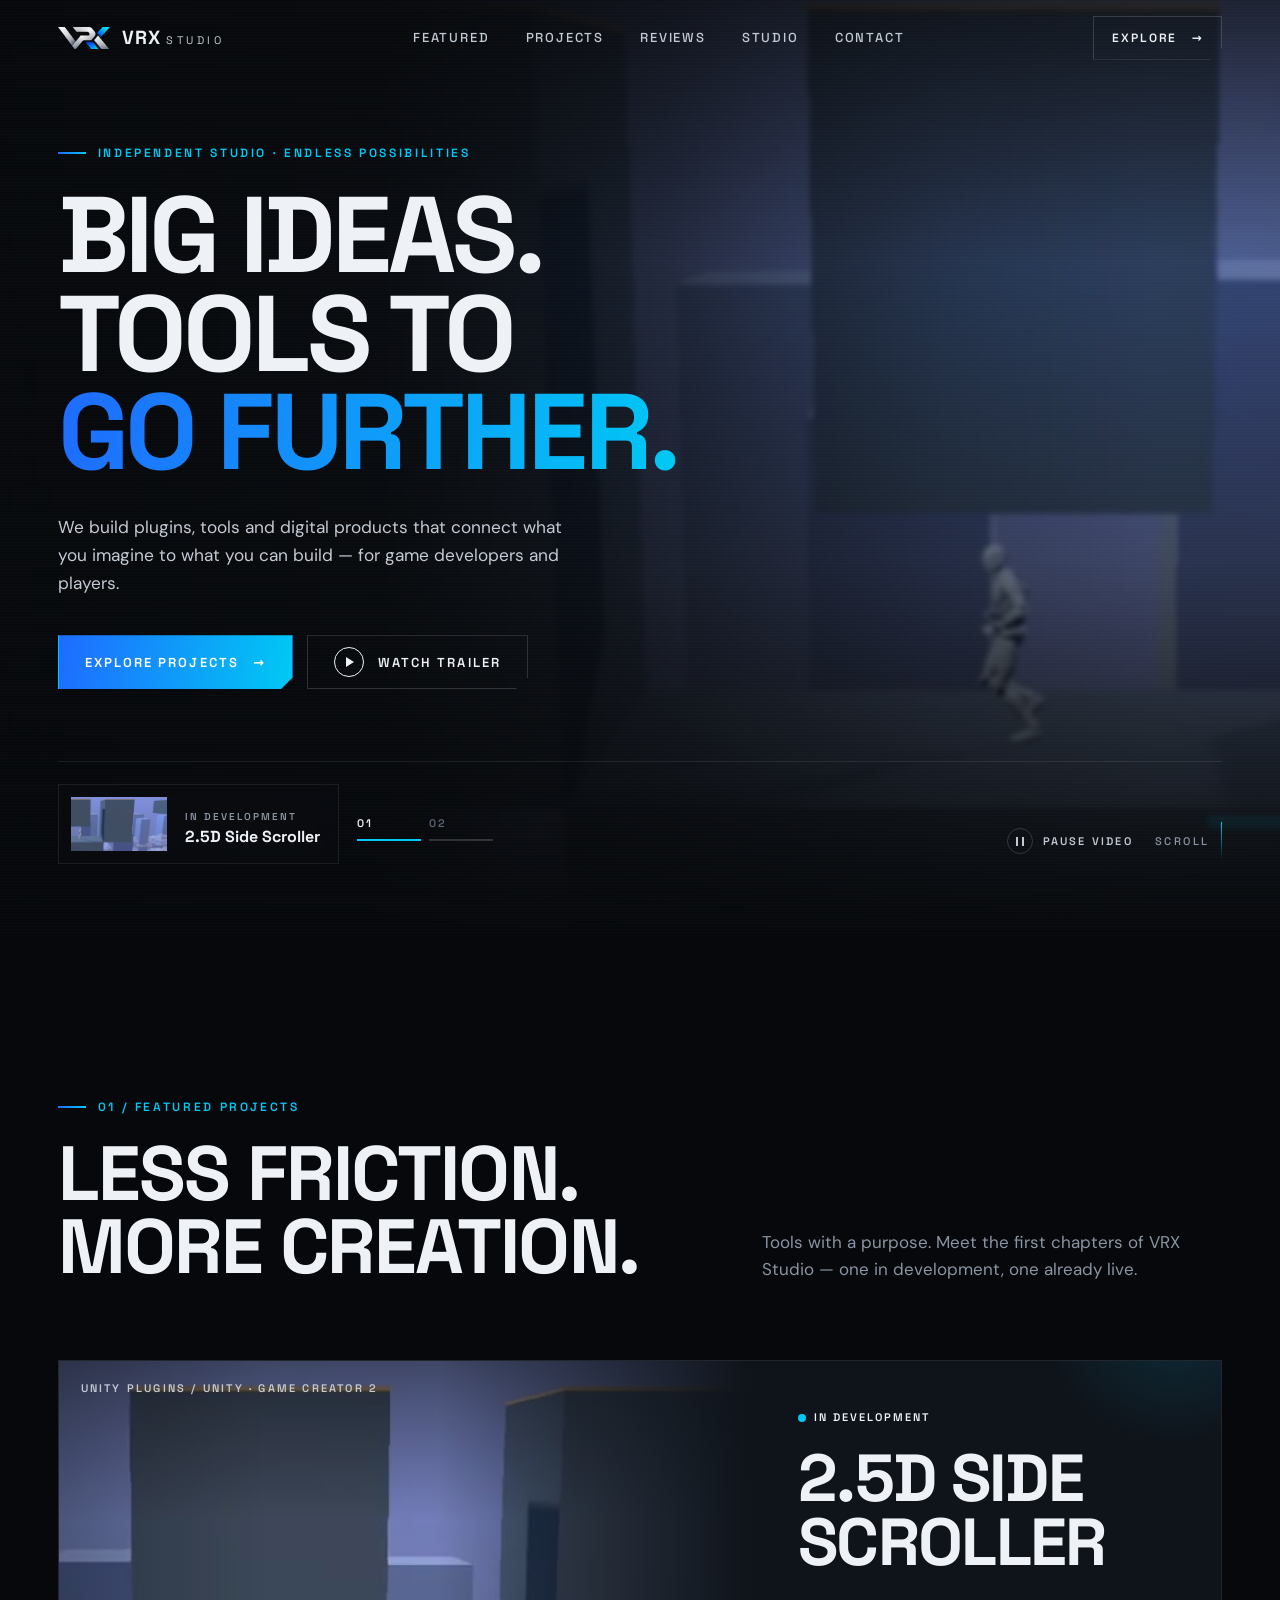
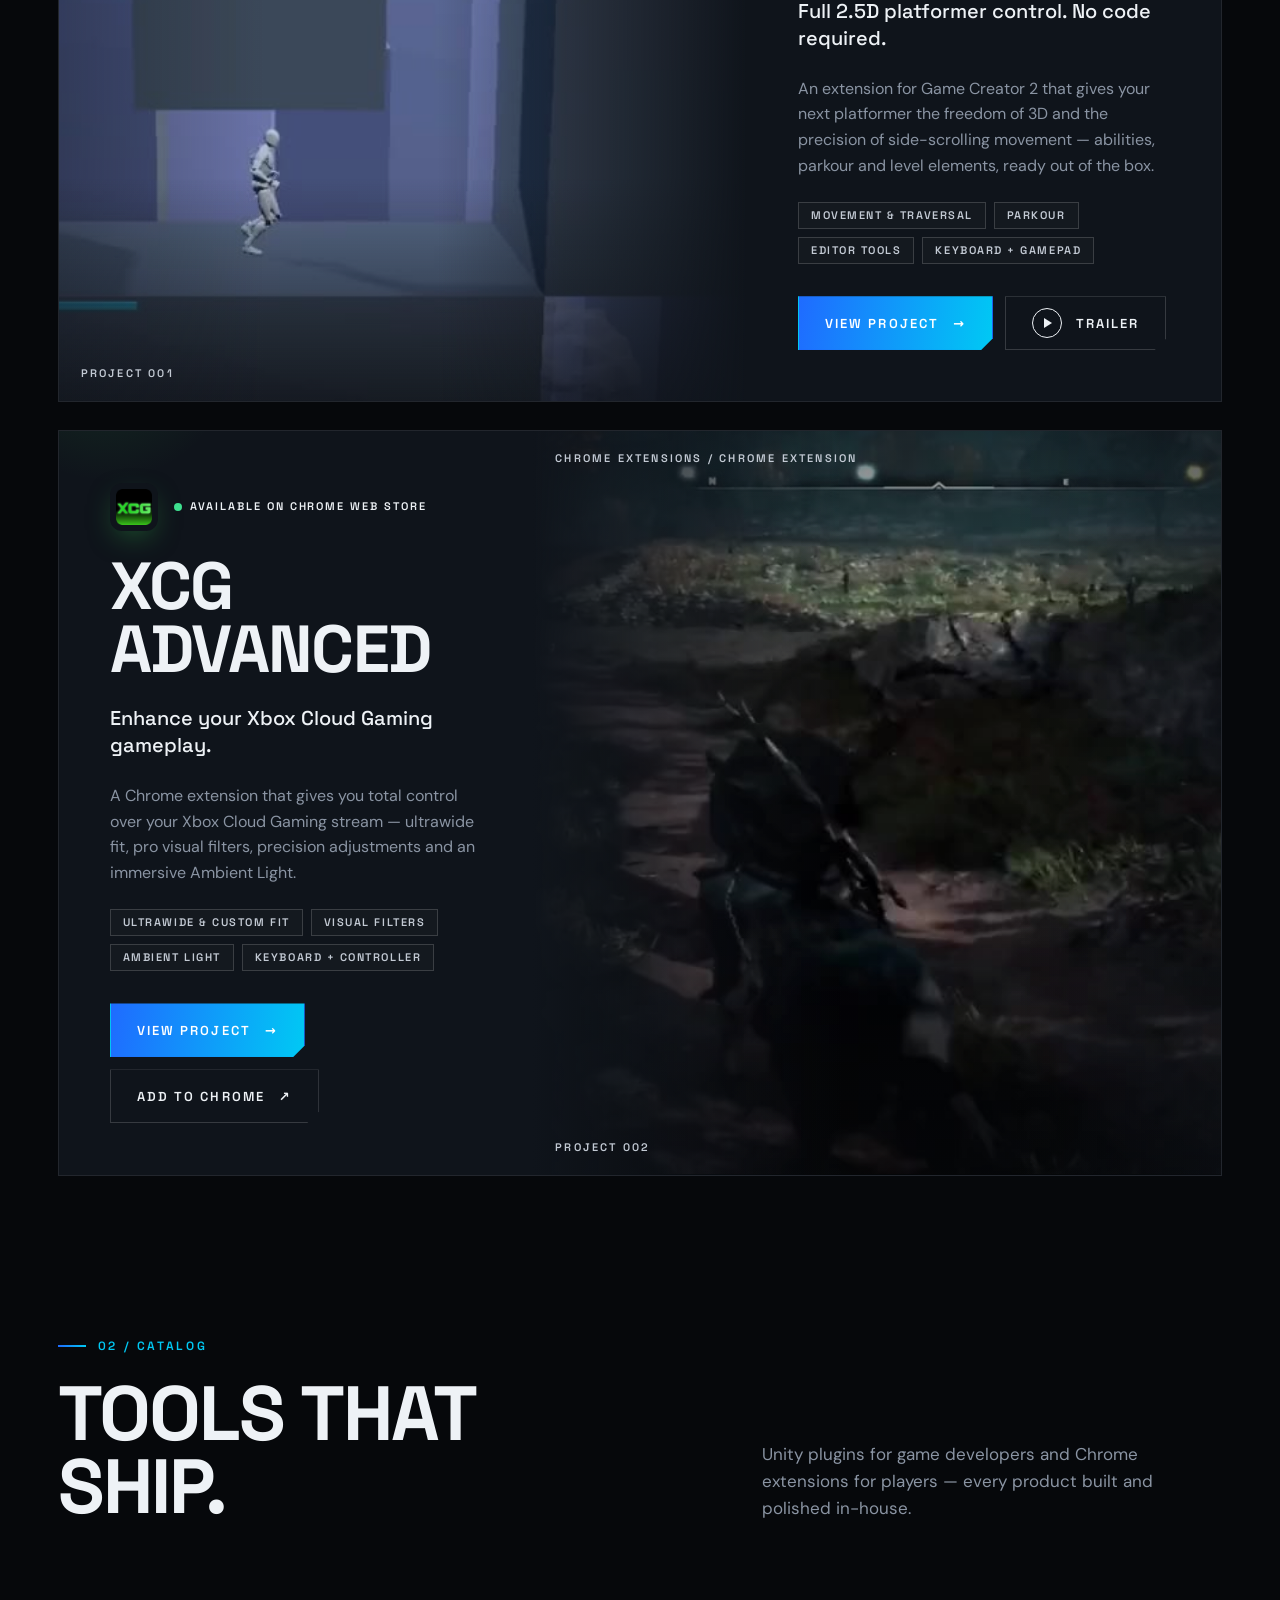
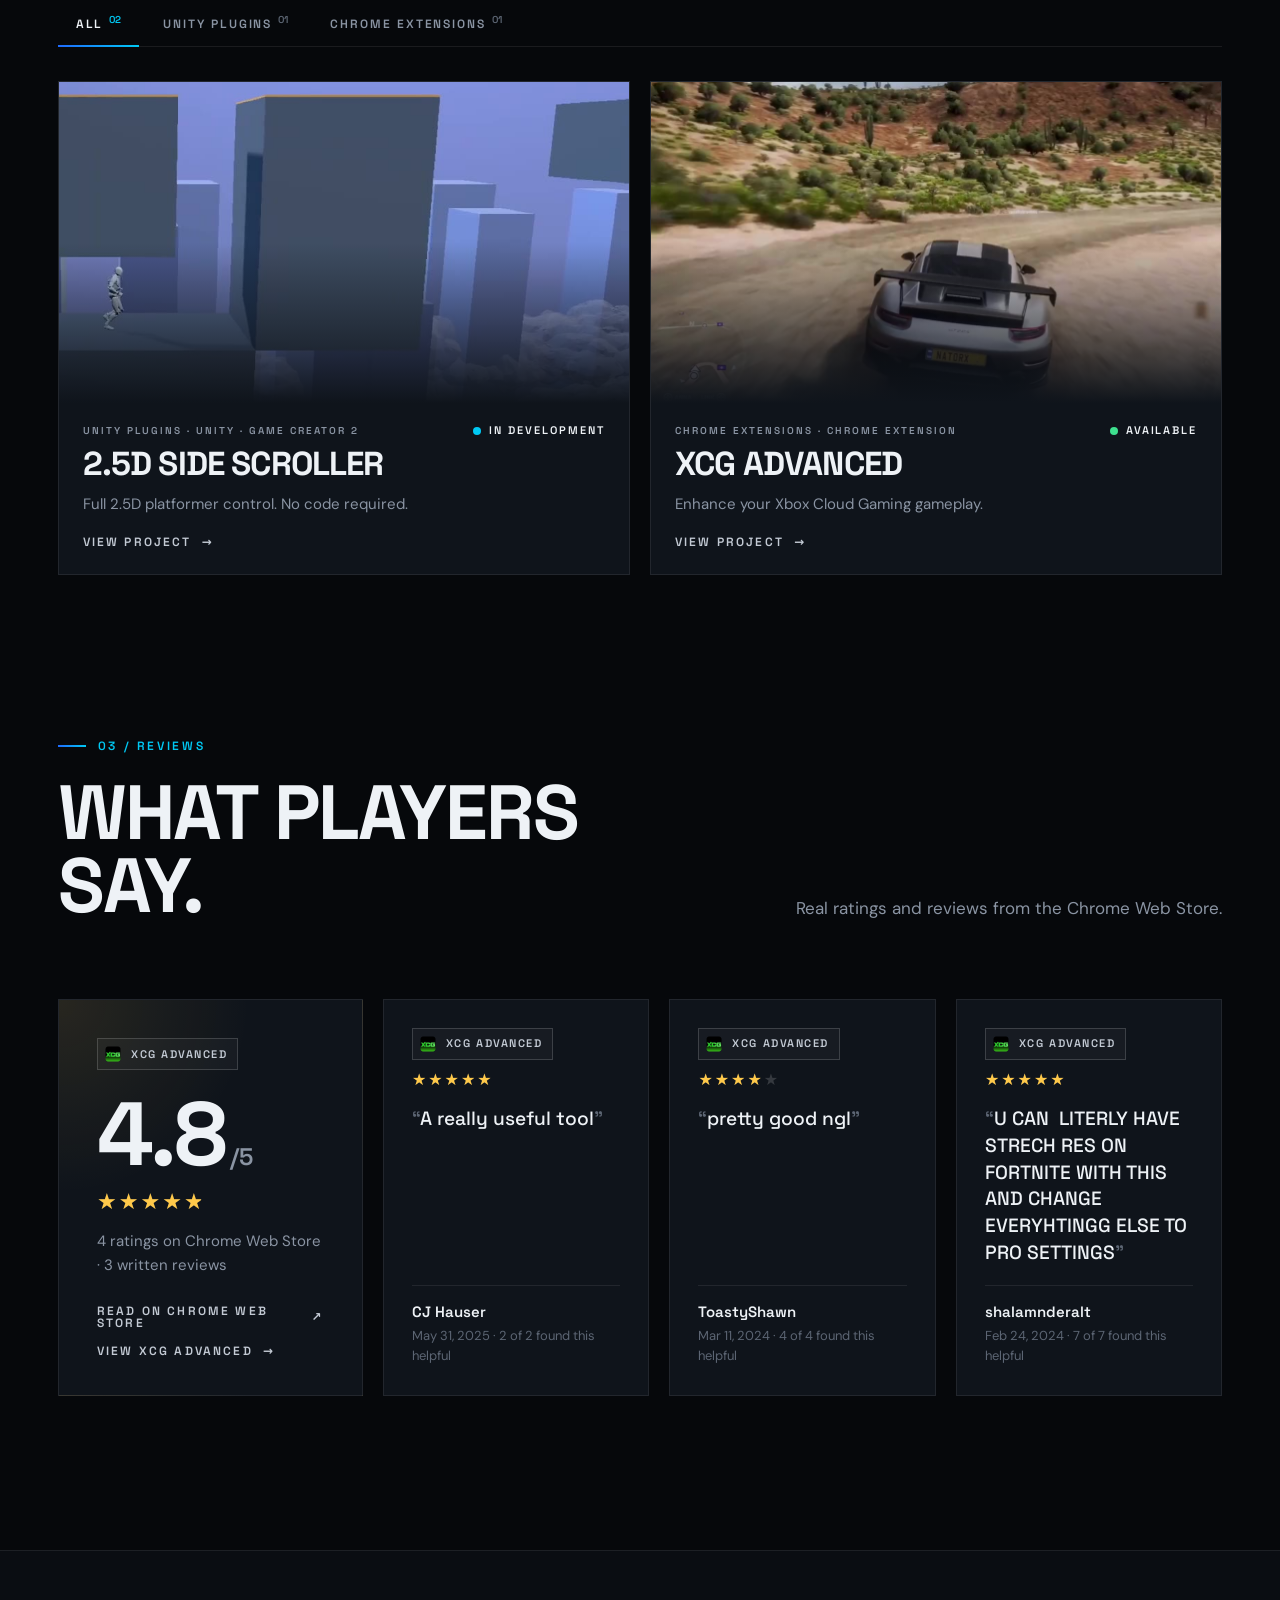
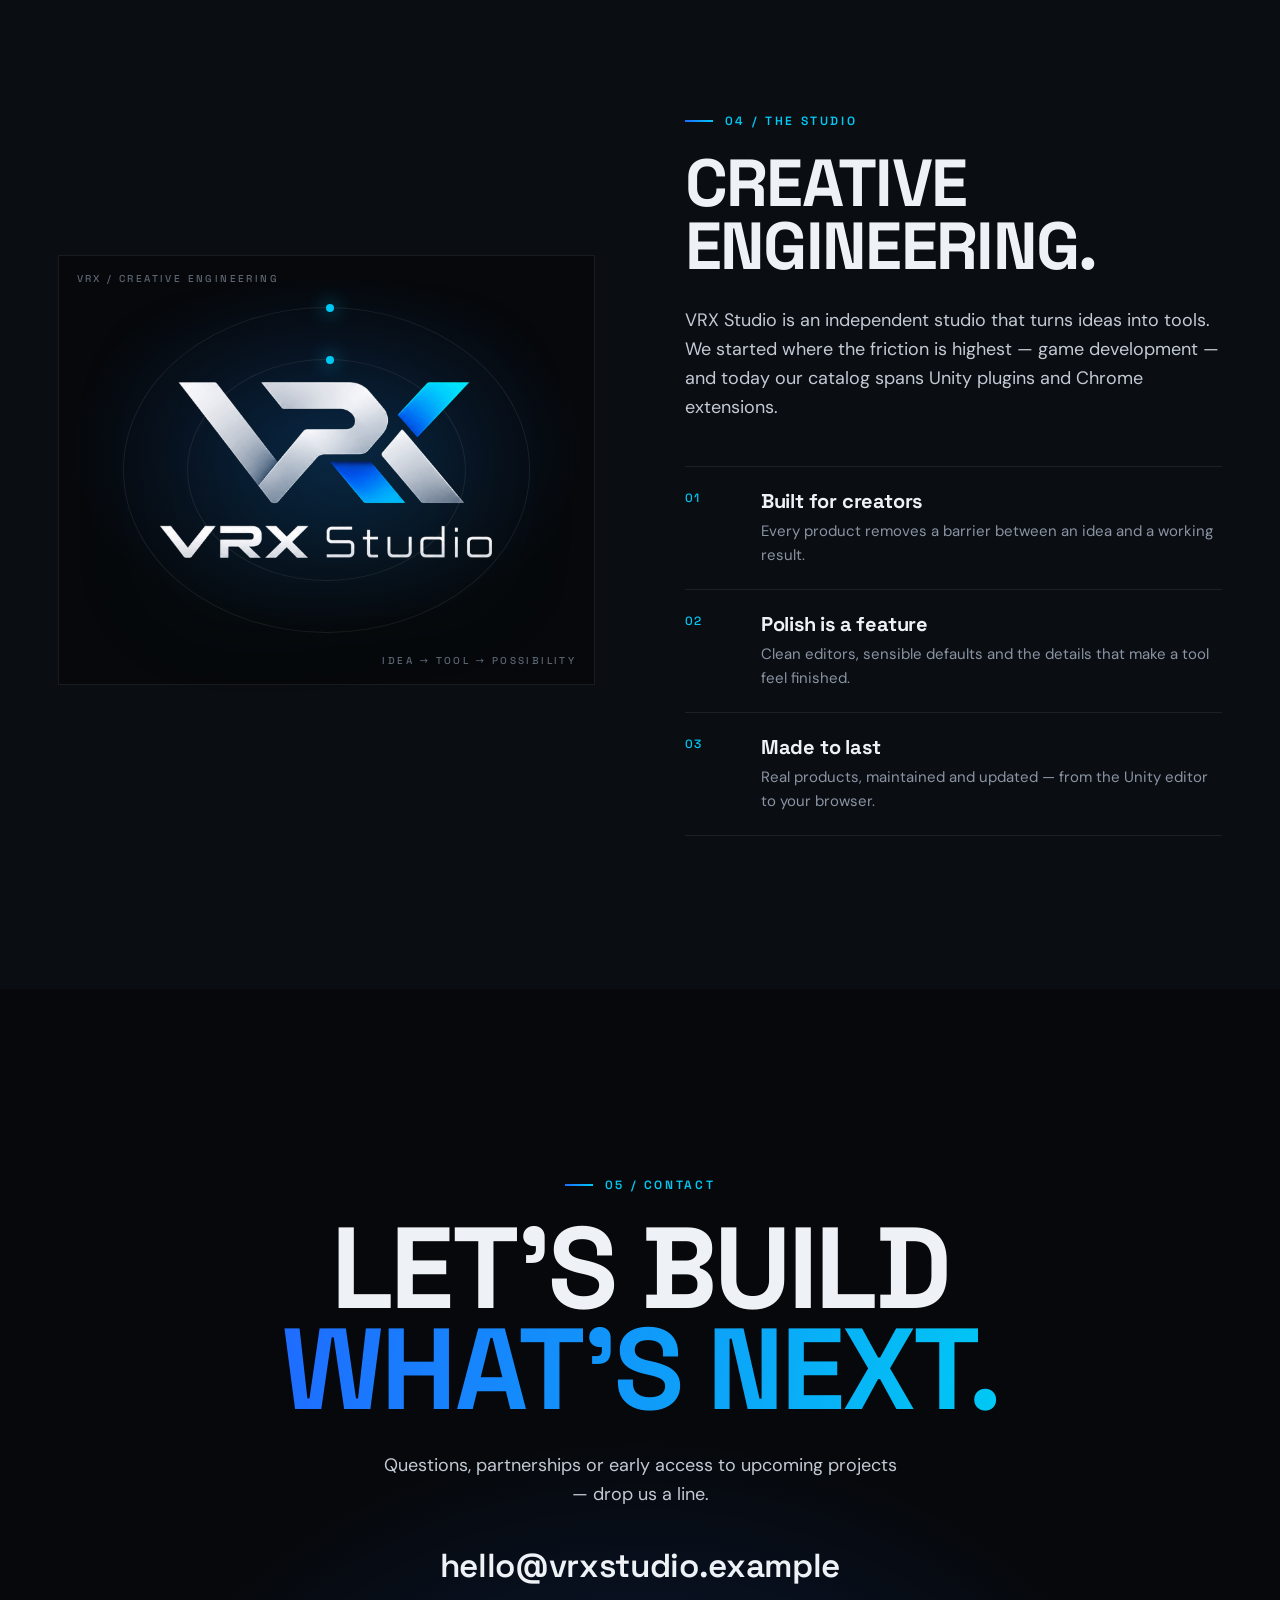
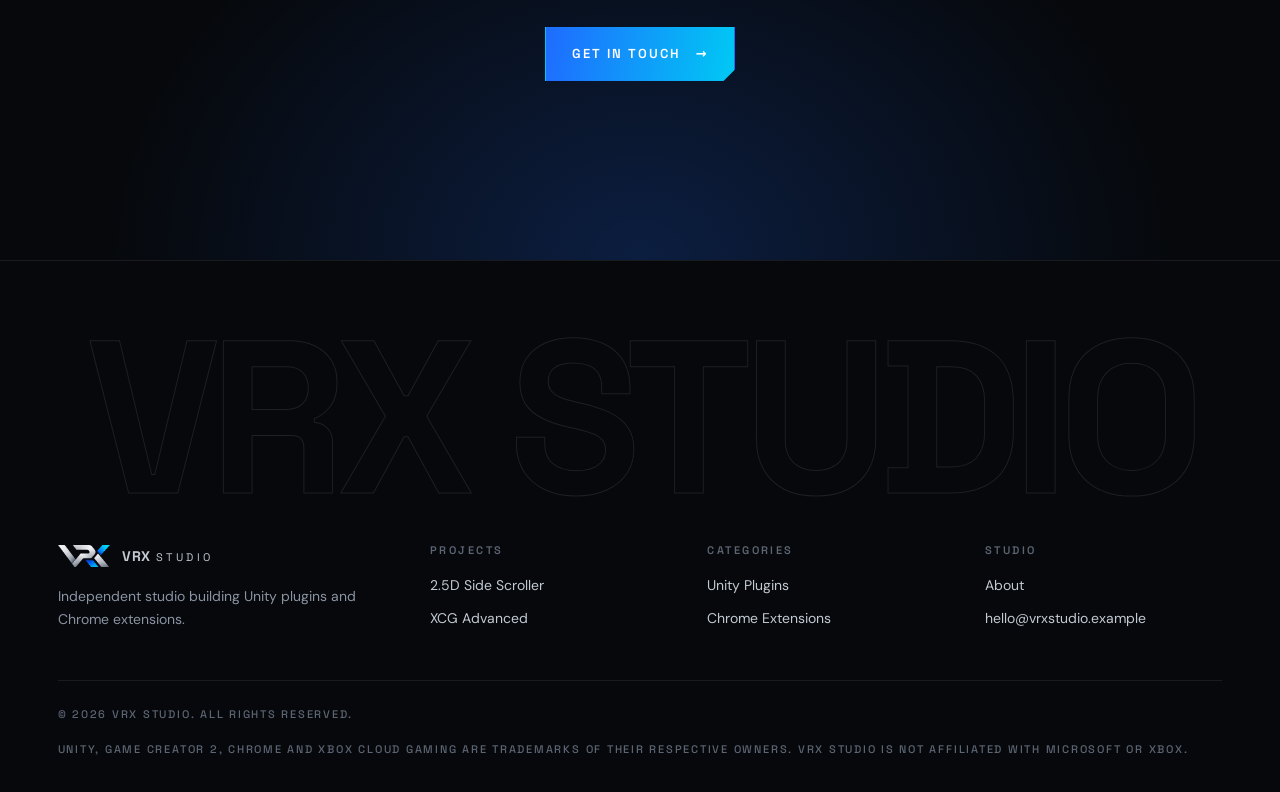
==== commit 8eb4ca5d: "Add XCG Advanced reviews section; remove empty categories - Reviews: real Chrome Web Store rating (4" ====
--- a/index.html
+++ b/index.html
@@ -4,7 +4,7 @@
 <meta charset="utf-8">
 <meta name="viewport" content="width=device-width, initial-scale=1, viewport-fit=cover">
 <title>VRX Studio — Big ideas. Tools to go further.</title>
-<meta name="description" content="VRX Studio is an independent studio building plugins, tools and digital products — from Unity extensions to browser and commerce apps.">
+<meta name="description" content="VRX Studio is an independent studio building plugins, tools and digital products — from Unity plugins to Chrome extensions.">
 <meta name="theme-color" content="#06080b">
 <meta property="og:title" content="VRX Studio">
 <meta property="og:description" content="Big ideas. Tools to go further.">
@@ -23,6 +23,7 @@
     <nav class="nav" id="site-nav" aria-label="Main">
       <a href="#featured">Featured</a>
       <a href="#projects">Projects</a>
+      <a href="#reviews">Reviews</a>
       <a href="#studio">Studio</a>
       <a href="#contact">Contact</a>
     </nav>
@@ -44,7 +45,7 @@
         <span class="line"><span style="--d:.22s">Tools to</span></span>
         <span class="line"><span style="--d:.34s" class="grad-text">go further.</span></span>
       </h1>
-      <p class="hero-lede hero-fade" style="--d:.6s">We build plugins, tools and digital products that connect what you imagine to what you can build. Starting with games — thinking beyond.</p>
+      <p class="hero-lede hero-fade" style="--d:.6s">We build plugins, tools and digital products that connect what you imagine to what you can build — for game developers and players.</p>
       <div class="hero-actions hero-fade" style="--d:.75s" data-hero-actions>
         <a class="btn primary" href="#projects">Explore projects <span class="arrow" aria-hidden="true">→</span></a>
       </div>
@@ -57,8 +58,6 @@
       </div>
     </div>
   </section>
-
-  <div class="marquee" aria-label="Platforms" data-marquee></div>
 
   <!-- FEATURED PROJECT -->
   <section class="section" id="featured" aria-labelledby="featured-title">
@@ -75,12 +74,22 @@
   <section class="section" id="projects" aria-labelledby="projects-title" style="padding-top:0">
     <div class="wrap">
       <div class="section-head">
-        <div class="reveal"><span class="eyebrow">02 / Catalog</span><h2 id="projects-title">An expanding<br>universe.</h2></div>
-        <p class="reveal" style="--d:.1s">Unity plugins and Chrome extensions today. Games, commerce apps and web tools on the horizon.</p>
+        <div class="reveal"><span class="eyebrow">02 / Catalog</span><h2 id="projects-title">Tools that<br>ship.</h2></div>
+        <p class="reveal" style="--d:.1s">Unity plugins for game developers and Chrome extensions for players — every product built and polished in-house.</p>
       </div>
       <div class="filters reveal" role="toolbar" aria-label="Filter projects by category" data-filters></div>
       <div class="grid" data-grid aria-live="polite"></div>
-      <div data-horizon></div>
+    </div>
+  </section>
+
+  <!-- REVIEWS: rendered from project.reviews in data/projects.js (real store reviews only) -->
+  <section class="section" id="reviews" aria-labelledby="reviews-title" style="padding-top:0">
+    <div class="wrap">
+      <div class="section-head">
+        <div class="reveal"><span class="eyebrow">03 / Reviews</span><h2 id="reviews-title">What players<br>say.</h2></div>
+        <p class="reveal" style="--d:.1s">Real ratings and reviews from the Chrome Web Store.</p>
+      </div>
+      <div data-reviews></div>
     </div>
   </section>
 
@@ -94,13 +103,13 @@
         <img src="assets/brand/vrx-logo-full.png" alt="" width="1000" height="531" loading="lazy">
       </div>
       <div class="studio-copy">
-        <span class="eyebrow reveal">03 / The studio</span>
+        <span class="eyebrow reveal">04 / The studio</span>
         <h2 class="reveal" id="studio-title">Creative<br>engineering.</h2>
-        <p class="reveal">VRX Studio is an independent studio that turns ideas into tools. We started where the friction is highest — game development — and we are building a catalog that grows across engines, browsers and commerce platforms.</p>
+        <p class="reveal">VRX Studio is an independent studio that turns ideas into tools. We started where the friction is highest — game development — and today our catalog spans Unity plugins and Chrome extensions.</p>
         <div class="pillars">
           <div class="pillar reveal"><span>01</span><div><h4>Built for creators</h4><p>Every product removes a barrier between an idea and a working result.</p></div></div>
           <div class="pillar reveal"><span>02</span><div><h4>Polish is a feature</h4><p>Clean editors, sensible defaults and the details that make a tool feel finished.</p></div></div>
-          <div class="pillar reveal"><span>03</span><div><h4>Made to expand</h4><p>Unity plugins and Chrome extensions first. Shopify apps and web tools next.</p></div></div>
+          <div class="pillar reveal"><span>03</span><div><h4>Made to last</h4><p>Real products, maintained and updated — from the Unity editor to your browser.</p></div></div>
         </div>
       </div>
     </div>
@@ -109,7 +118,7 @@
   <!-- CONTACT -->
   <section class="contact" id="contact" aria-labelledby="contact-title">
     <div class="wrap">
-      <span class="eyebrow reveal">04 / Contact</span>
+      <span class="eyebrow reveal">05 / Contact</span>
       <h2 class="reveal" id="contact-title">Let's build<br><span class="grad-text">what's next.</span></h2>
       <p class="reveal">Questions, partnerships or early access to upcoming projects — drop us a line.</p>
       <div class="reveal"><a class="mail-link" data-mail href="#">hello@vrxstudio.example</a></div>
--- a/css/style.css
+++ b/css/style.css
@@ -116,14 +116,6 @@
 .scroll-cue::after{content:"";width:1px;height:38px;background:linear-gradient(var(--cyan),transparent);animation:cue 2.2s var(--ease) infinite}
 @keyframes cue{0%{transform:scaleY(0);transform-origin:top}50%{transform:scaleY(1);transform-origin:top}51%{transform-origin:bottom}100%{transform:scaleY(0);transform-origin:bottom}}
 
-/* ---------- marquee ---------- */
-.marquee{border-block:1px solid var(--line);overflow:hidden;background:var(--bg-2);padding:22px 0}
-.marquee-track{display:flex;gap:56px;width:max-content;animation:marquee 38s linear infinite}
-.marquee:hover .marquee-track{animation-play-state:paused}
-.marquee span{display:inline-flex;align-items:center;gap:56px;font:700 clamp(20px,2.4vw,34px)/1 var(--display);text-transform:uppercase;letter-spacing:-.01em;color:transparent;-webkit-text-stroke:1px rgba(195,202,212,.45);white-space:nowrap}
-.marquee span.on{color:var(--text);-webkit-text-stroke:0}
-.marquee span::after{content:"";width:10px;height:10px;background:var(--grad);transform:rotate(45deg)}
-@keyframes marquee{to{transform:translateX(-50%)}}
 
 /* ---------- sections ---------- */
 .section{padding:clamp(80px,12vw,170px) 0;position:relative}
@@ -181,18 +173,6 @@
 .grid.single .card p{font-size:17px;max-width:440px}
 .grid.single .card .link-arrow{margin-top:12px}
 .grid.single .card:hover{transform:translateY(-4px)}
-.horizon{margin-top:22px;display:grid;grid-template-columns:240px 1fr;gap:0;border:1px solid var(--line);background:var(--bg-2)}
-.horizon-head{padding:24px 26px;border-right:1px solid var(--line);display:flex;flex-direction:column;justify-content:center;gap:10px}
-.horizon-head p{color:var(--muted);font-size:14px;line-height:1.5}
-.horizon-list{list-style:none;margin:0;padding:0;display:grid;grid-template-columns:repeat(auto-fit,minmax(170px,1fr))}
-.horizon-list li{position:relative;padding:22px 24px;border-right:1px solid var(--line);display:grid;gap:6px;transition:background .4s}
-.horizon-list li:last-child{border-right:0}
-.horizon-list li:hover{background:var(--panel)}
-.horizon-list b{font:700 12px/1 var(--display);letter-spacing:.2em;color:var(--dim)}
-.horizon-list li:hover b{color:var(--cyan)}
-.horizon-list span{font:600 17px/1.2 var(--display);letter-spacing:-.01em}
-.horizon-list small{font-size:13px;color:var(--muted);line-height:1.45}
-.horizon-list .status{margin-top:6px;font-size:10px;color:var(--muted)}
 .card.soon{border-style:dashed;background:repeating-linear-gradient(135deg,rgba(255,255,255,.015) 0 12px,transparent 12px 24px),var(--bg-2)}
 .card.soon:hover{transform:none;box-shadow:none;border-color:var(--line-2)}
 .soon-art{aspect-ratio:16/10;display:grid;place-items:center;position:relative;overflow:hidden;border-bottom:1px dashed var(--line)}
@@ -394,11 +374,6 @@
   .row,.row:nth-child(even){grid-template-columns:1fr}
   .row:nth-child(even)>:first-child{order:0}
   .gallery{grid-template-columns:repeat(2,1fr);gap:10px}
-  .horizon{grid-template-columns:1fr}
-  .horizon-head{border-right:0;border-bottom:1px solid var(--line)}
-  .horizon-list{grid-template-columns:1fr 1fr}
-  .horizon-list li{border-bottom:1px solid var(--line)}
-  .horizon-list li:nth-child(2n){border-right:0}
   .grid.single .card{flex-direction:column;min-height:0}
   .grid.single .card-media{aspect-ratio:16/10;flex:none}
   .grid.single .card-media::after{background:linear-gradient(0deg,var(--panel),transparent 50%)}
@@ -517,6 +492,44 @@
   .trailer-meta{flex-direction:column;align-items:flex-start}
 }
 
+/* ---------- v4: reviews ---------- */
+.stars{position:relative;display:inline-block;font-size:16px;line-height:1;letter-spacing:2px;white-space:nowrap}
+.stars-bg{color:rgba(255,255,255,.16)}
+.stars-fg{position:absolute;left:0;top:0;overflow:hidden;color:#ffc94a}
+.product-chip{display:inline-flex;align-items:center;gap:8px;padding:5px 10px 5px 5px;border:1px solid var(--line-2);background:rgba(255,255,255,.03);font:600 11px/1 var(--display);letter-spacing:.14em;text-transform:uppercase;color:var(--silver)}
+.product-chip img{width:20px;height:20px;border-radius:5px}
+.reviews{display:grid;grid-template-columns:minmax(260px,.8fr) 2.2fr;gap:20px;align-items:stretch}
+.reviews+.reviews{margin-top:20px}
+.reviews.agg-only{grid-template-columns:minmax(260px,420px)}
+.rv-agg{display:flex;flex-direction:column;align-items:flex-start;gap:16px;padding:clamp(28px,3vw,40px);border:1px solid var(--line);background:radial-gradient(90% 70% at 0% 0%,rgba(255,201,74,.10),transparent 70%),var(--panel)}
+.rv-score{display:flex;align-items:baseline;gap:6px;margin-top:8px}
+.rv-score b{font:700 clamp(64px,7vw,104px)/.9 var(--display);letter-spacing:-.04em}
+.rv-score span{font:600 24px/1 var(--display);color:var(--muted)}
+.rv-agg .stars{font-size:22px}
+.rv-agg p{color:var(--muted);font-size:15px;margin:0}
+.rv-agg .link-arrow{margin-top:auto}
+.rv-agg .link-arrow+.link-arrow{margin-top:0}
+.rv-list{display:grid;grid-template-columns:repeat(3,1fr);gap:20px}
+.rv-card{margin:0;display:flex;flex-direction:column;gap:18px;padding:28px;border:1px solid var(--line);background:var(--panel);transition:border-color .4s,transform .5s var(--ease)}
+.rv-card:hover{border-color:var(--line-2);transform:translateY(-4px)}
+.rv-top{display:flex;justify-content:space-between;align-items:center;gap:12px;flex-wrap:wrap}
+.rv-card blockquote{margin:0;flex:1}
+.rv-card blockquote p{margin:0;white-space:pre-wrap;font:500 clamp(18px,1.5vw,21px)/1.4 var(--display);color:var(--text);overflow-wrap:anywhere}
+.rv-card blockquote p::before{content:"“";color:var(--dim)}
+.rv-card blockquote p::after{content:"”";color:var(--dim)}
+.rv-lang{margin:-6px 0 0;font-size:13px;color:var(--dim)}
+.rv-card figcaption{display:flex;flex-direction:column;gap:4px;padding-top:16px;border-top:1px solid var(--line)}
+.rv-card figcaption b{font:600 15px/1.3 var(--display)}
+.rv-card figcaption span{font-size:13px;color:var(--dim)}
+@media (max-width:1100px){
+  .reviews{grid-template-columns:1fr}
+  .rv-agg .link-arrow{margin-top:0}
+}
+@media (max-width:860px){
+  .rv-list{grid-template-columns:1fr}
+}
+@media (prefers-reduced-motion:reduce){.rv-card:hover{transform:none}}
+
 /* ---------- reduced motion ---------- */
 @media (prefers-reduced-motion:reduce){
   html{scroll-behavior:auto}
@@ -524,6 +537,4 @@
   .js .reveal,.js .hero-fade{opacity:1;transform:none}
   .js .hero h1 .line>span{transform:none}
   .js:not(.loaded) .hero-media video,.js:not(.loaded) .hero-media img{transform:scale(1.08)}
-  .marquee-track{animation:none;flex-wrap:wrap;width:auto;justify-content:center;gap:24px 40px}
-  .marquee-track [aria-hidden="true"]{display:none}
-}
+}
